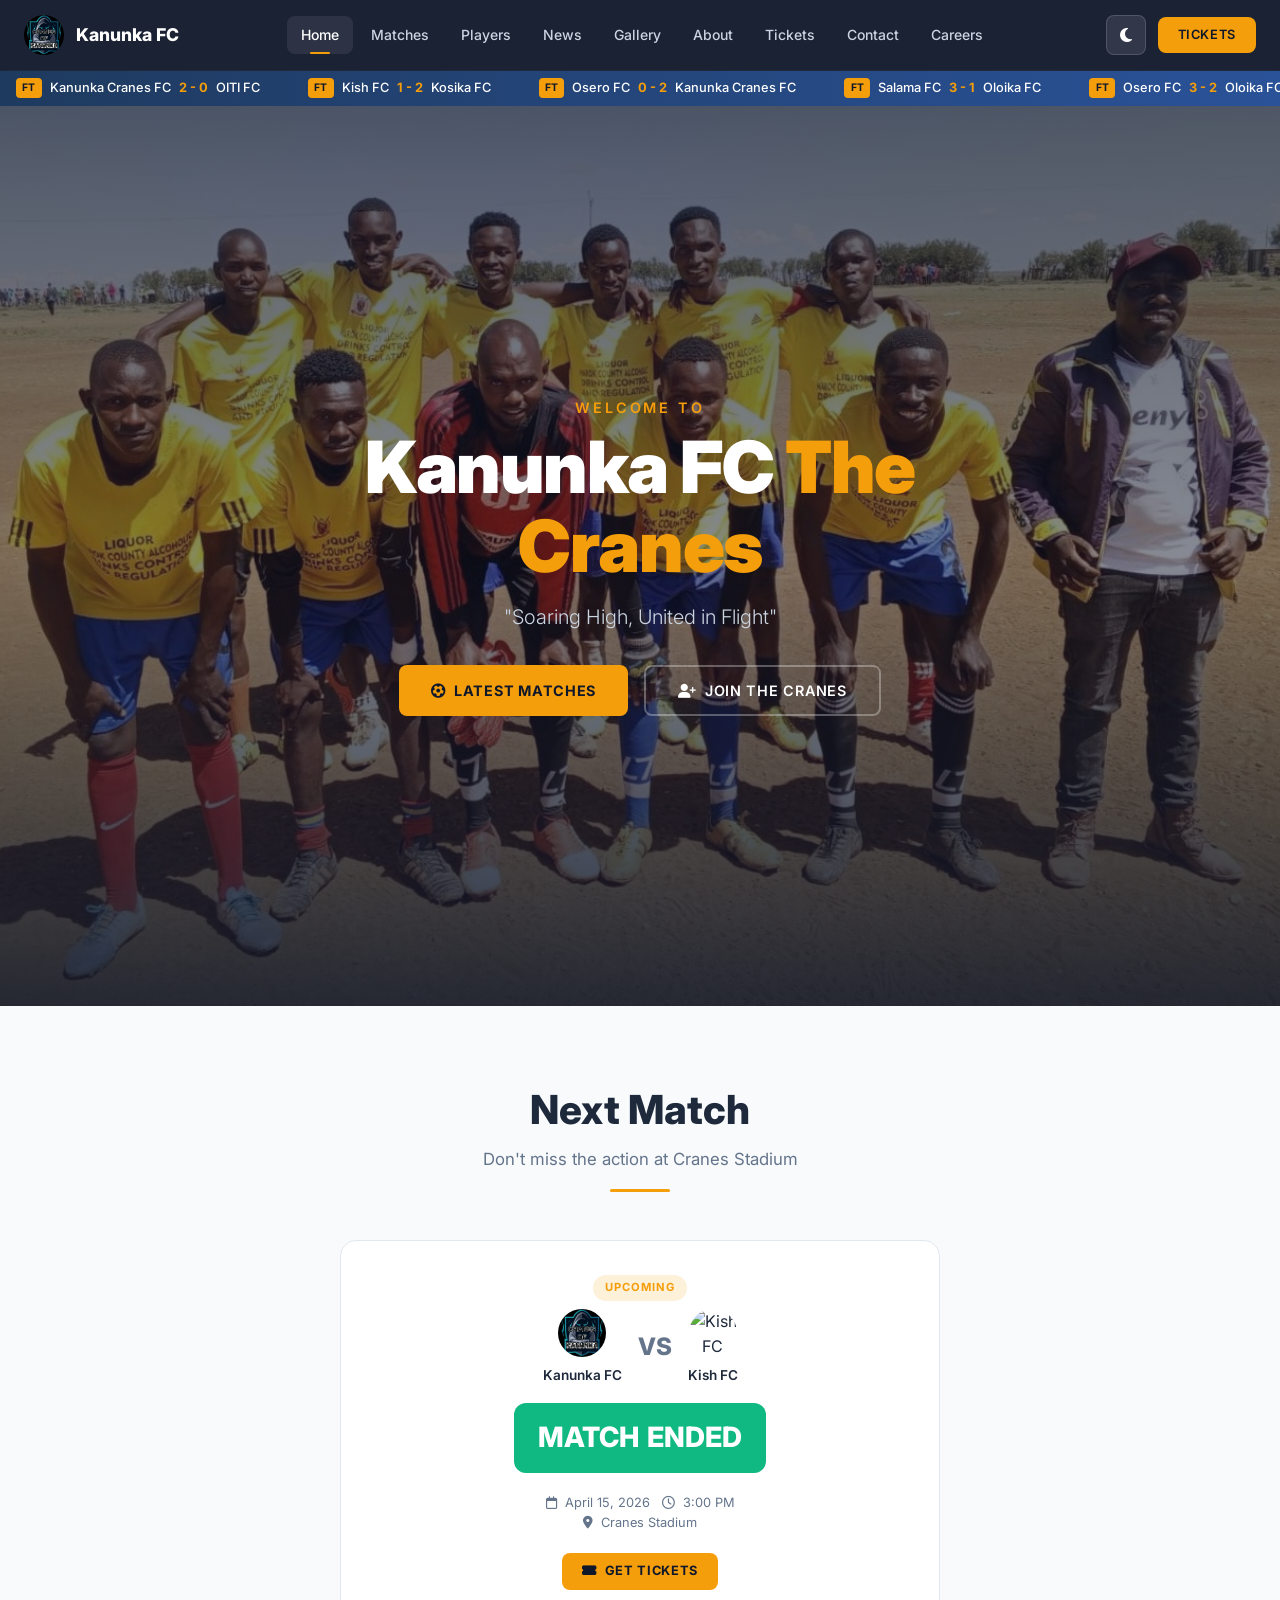
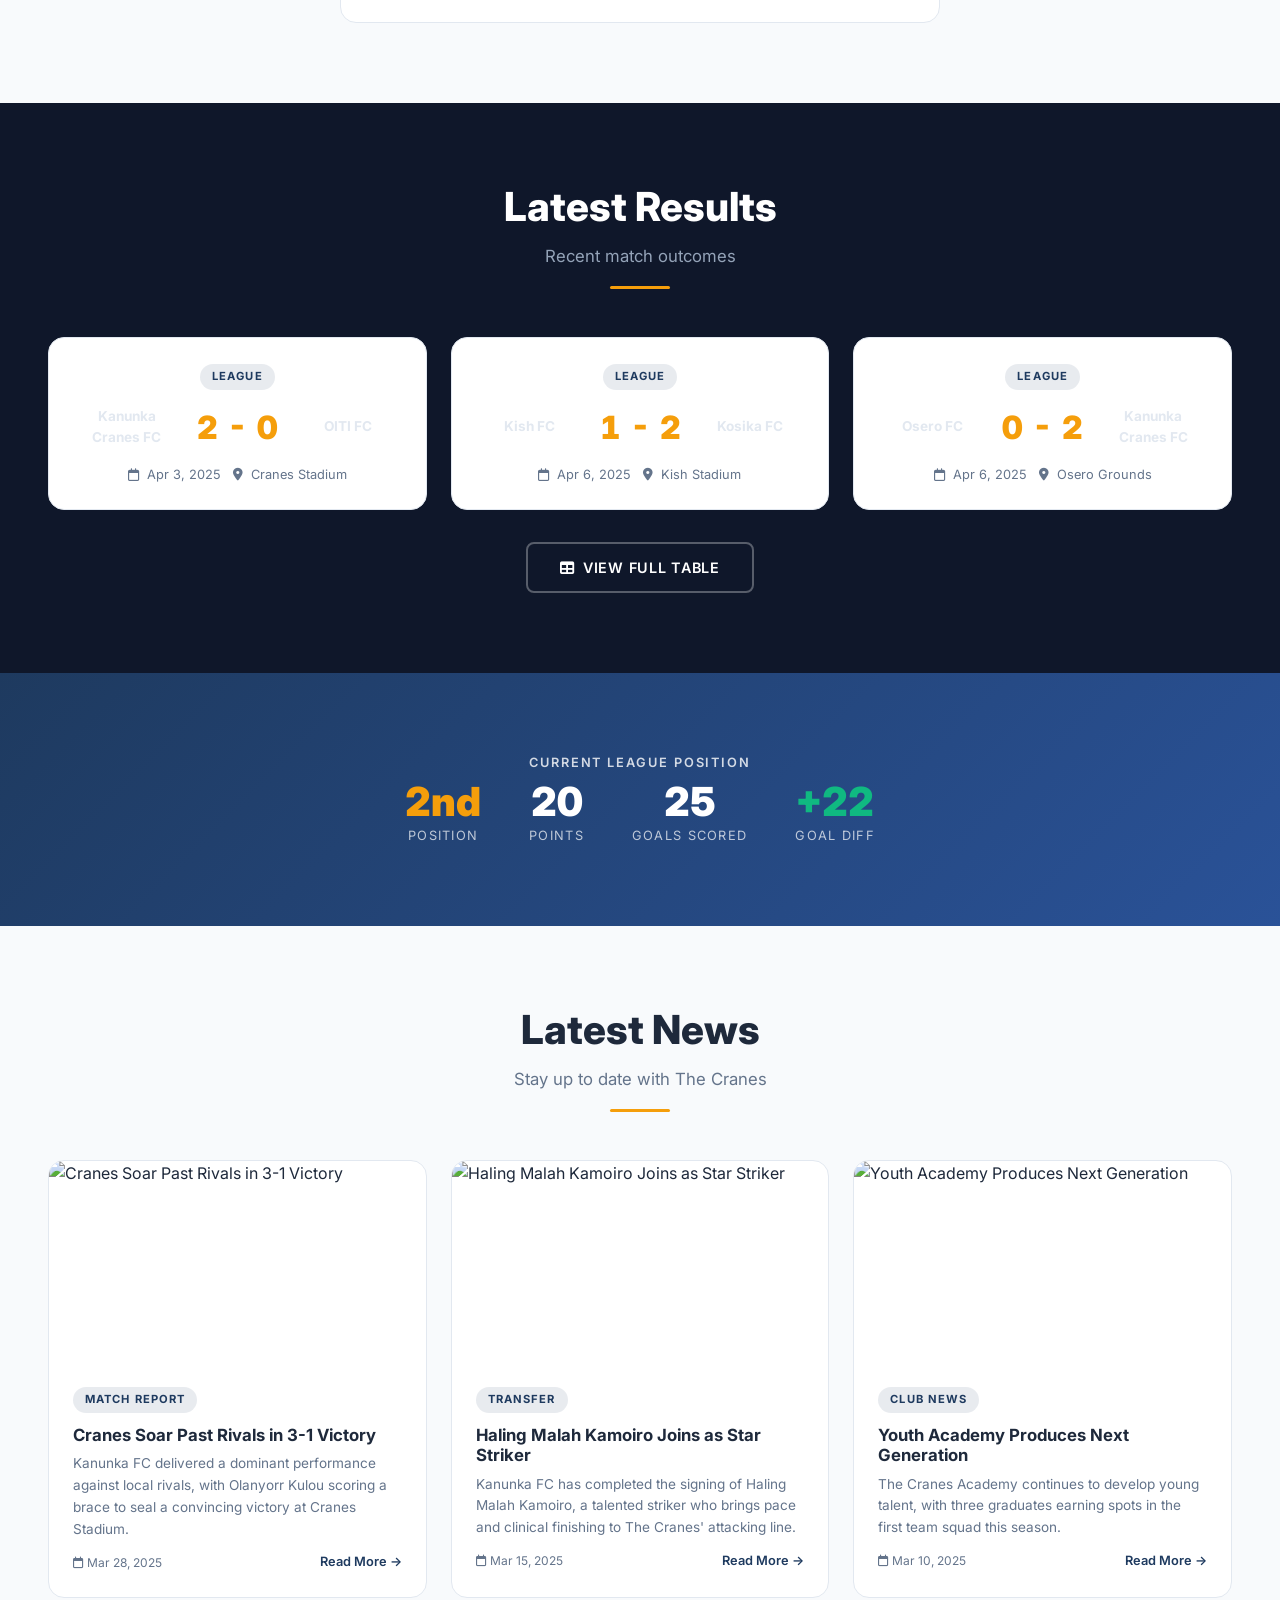
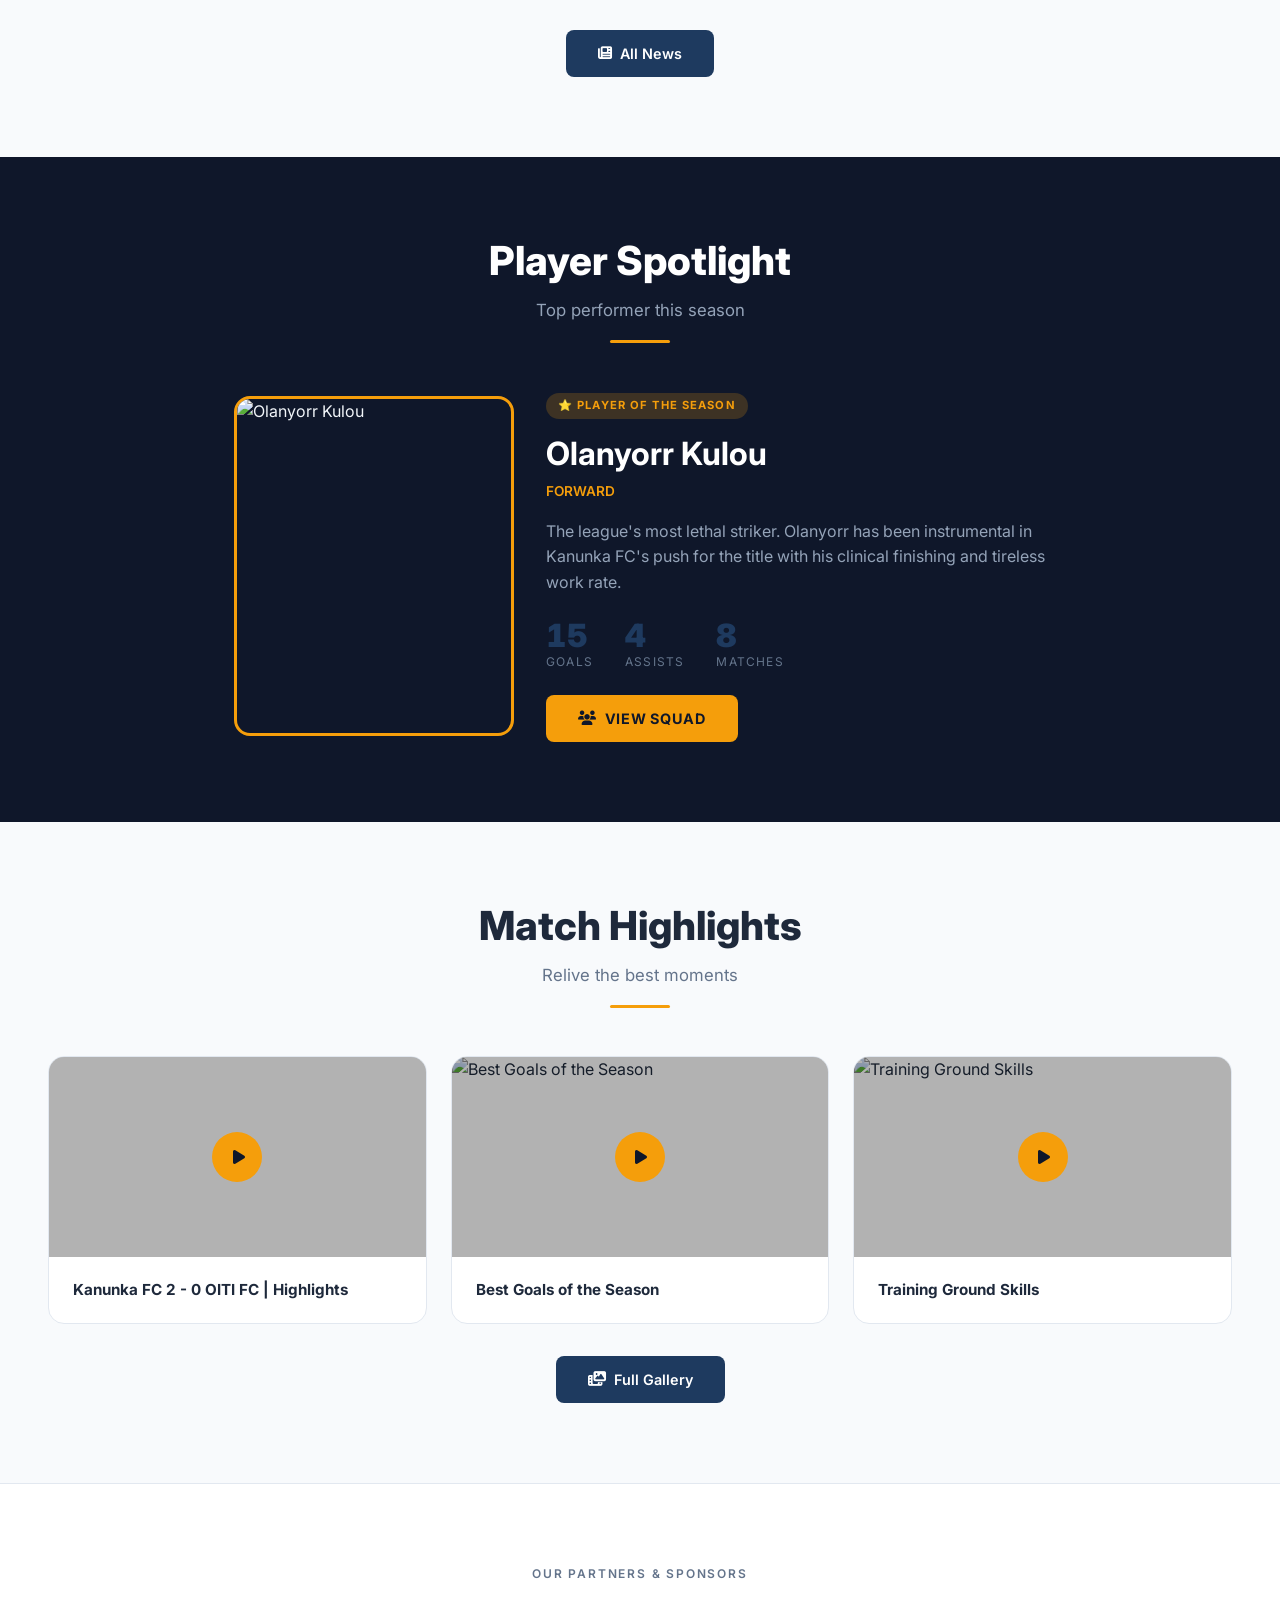
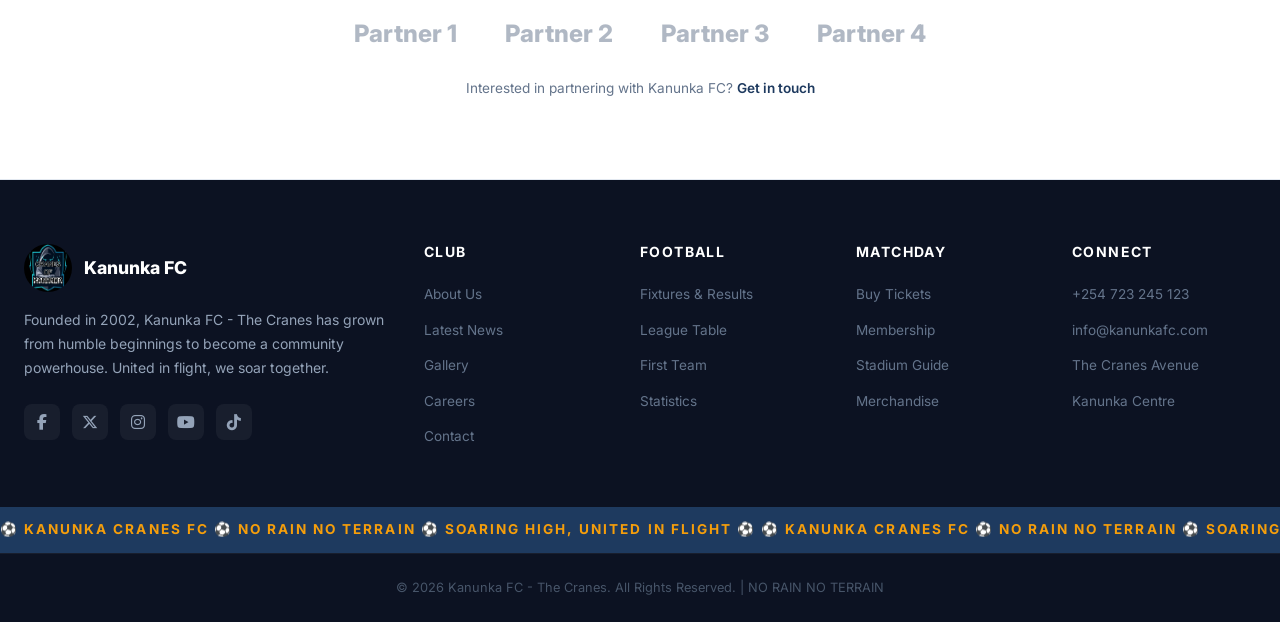
==== index.html @ fa48f659 "updated cranes websites" ====
<!DOCTYPE html>
<html lang="en" data-theme="light">
<head>
  <meta charset="UTF-8">
  <meta name="viewport" content="width=device-width, initial-scale=1.0">
  <meta name="description" content="Kanunka FC - The Cranes official website. Get the latest match updates, player profiles, news, tickets, and more from one of Kenya's most passionate football clubs.">
  <meta name="keywords" content="Kanunka FC, The Cranes, football, soccer, Kenya, matches, players, tickets">
  <meta name="author" content="Kanunka FC">
  <meta name="robots" content="index, follow">

  <!-- Open Graph -->
  <meta property="og:title" content="Kanunka FC - The Cranes | Official Website">
  <meta property="og:description" content="The digital home of Kanunka FC. Soaring High, United in Flight.">
  <meta property="og:image" content="img/craneslogo.png">
  <meta property="og:type" content="website">
  <meta property="og:locale" content="en_KE">

  <title>Kanunka FC - The Cranes | Official Website</title>

  <!-- Preload Critical Assets -->
  <link rel="preload" href="css/styles.css" as="style">
  <link rel="icon" href="img/craneslogo.png" type="image/png">

  <!-- Stylesheets -->
  <link rel="stylesheet" href="css/styles.css">
  <link rel="stylesheet" href="https://cdnjs.cloudflare.com/ajax/libs/font-awesome/6.5.1/css/all.min.css" crossorigin="anonymous" referrerpolicy="no-referrer">

  <!-- JSON-LD Structured Data -->
  <script type="application/ld+json">
  {
    "@context": "https://schema.org",
    "@type": "SportsTeam",
    "name": "Kanunka FC - The Cranes",
    "alternateName": "The Cranes",
    "url": "https://kanunkafc.com",
    "logo": "img/craneslogo.png",
    "sport": "Football",
    "foundingDate": "2002",
    "slogan": "No Rain No Terrain",
    "location": {
      "@type": "Place",
      "name": "Cranes Stadium",
      "address": {
        "@type": "PostalAddress",
        "addressLocality": "Kanunka Centre",
        "addressCountry": "KE"
      }
    },
    "coach": { "@type": "Person", "name": "Idris Ole" }
  }
  </script>
</head>
<body>
  <main>
    <!-- Hero Section -->
    <section class="hero" id="hero">
      <div class="hero-bg" id="hero-bg-1" style="background-image: url('img/bac.jpg');"></div>
      <div class="hero-bg" id="hero-bg-2" style="background-image: url('img/bac2.jpg'); opacity: 0;"></div>
      <div class="hero-overlay"></div>
      <div class="hero-content">
        <p style="font-size: 0.9rem; text-transform: uppercase; letter-spacing: 0.2em; color: var(--color-secondary); font-weight: 600; margin-bottom: 0.5rem;">Welcome to</p>
        <h1>Kanunka FC <span class="hero-accent">The Cranes</span></h1>
        <p>"Soaring High, United in Flight"</p>
        <div class="hero-ctas">
          <a href="matches.html" class="btn-primary"><i class="fas fa-futbol"></i> Latest Matches</a>
          <a href="careers.html" class="btn-outline"><i class="fas fa-user-plus"></i> Join The Cranes</a>
        </div>
      </div>
    </section>

    <!-- Next Match Countdown -->
    <section class="section" id="next-match">
      <div class="container">
        <div class="section-header reveal">
          <h2>Next Match</h2>
          <p>Don't miss the action at Cranes Stadium</p>
          <div class="accent-line"></div>
        </div>
        <div class="match-card reveal" style="max-width: 600px; margin: 0 auto; padding: 2rem;">
          <div style="text-align: center; margin-bottom: 0.5rem;">
            <span class="card-badge" style="background: rgba(245,158,11,0.15); color: var(--color-secondary);">Upcoming</span>
          </div>
          <div class="match-teams">
            <div class="match-team">
              <img src="img/craneslogo.png" alt="Kanunka FC" width="48" height="48">
              <span>Kanunka FC</span>
            </div>
            <div class="match-vs">VS</div>
            <div class="match-team">
              <img src="img/crane.png" alt="Kish FC" width="48" height="48">
              <span>Kish FC</span>
            </div>
          </div>
          <div class="countdown" id="next-match-countdown"></div>
          <div class="match-meta" style="text-align: center; margin-top: 1.25rem;">
            <p><i class="far fa-calendar"></i> April 15, 2026 &nbsp; <i class="far fa-clock"></i> 3:00 PM</p>
            <p><i class="fas fa-map-marker-alt"></i> Cranes Stadium</p>
          </div>
          <div style="text-align: center; margin-top: 1.25rem;">
            <a href="tickets.html" class="btn-primary btn-sm"><i class="fas fa-ticket-alt"></i> Get Tickets</a>
          </div>
        </div>
      </div>
    </section>

    <!-- Latest Results -->
    <section class="section" style="background: var(--color-dark); color: #f1f5f9;" id="results">
      <div class="container">
        <div class="section-header reveal">
          <h2 style="color: #ffffff;">Latest Results</h2>
          <p style="color: #94a3b8;">Recent match outcomes</p>
          <div class="accent-line"></div>
        </div>
        <div class="grid grid-3 reveal" id="latest-results"></div>
        <div style="text-align: center; margin-top: 2rem;" class="reveal">
          <a href="matches.html" class="btn-outline"><i class="fas fa-table"></i> View Full Table</a>
        </div>
      </div>
    </section>

    <!-- League Position Banner -->
    <section class="section reveal" style="background: linear-gradient(135deg, var(--color-primary) 0%, var(--color-primary-light) 100%); color: #fff; text-align: center;">
      <div class="container">
        <p style="text-transform: uppercase; letter-spacing: 0.15em; font-size: 0.8rem; font-weight: 600; opacity: 0.8; margin-bottom: 0.5rem;">Current League Position</p>
        <div style="display: flex; align-items: center; justify-content: center; gap: 3rem; flex-wrap: wrap;">
          <div><div class="stat-number" style="color: var(--color-secondary);">2nd</div><div style="font-size: 0.8rem; text-transform: uppercase; letter-spacing: 0.1em; opacity: 0.7; margin-top: 0.25rem;">Position</div></div>
          <div><div class="stat-number" style="color: #ffffff;">20</div><div style="font-size: 0.8rem; text-transform: uppercase; letter-spacing: 0.1em; opacity: 0.7; margin-top: 0.25rem;">Points</div></div>
          <div><div class="stat-number" style="color: #ffffff;">25</div><div style="font-size: 0.8rem; text-transform: uppercase; letter-spacing: 0.1em; opacity: 0.7; margin-top: 0.25rem;">Goals Scored</div></div>
          <div><div class="stat-number" style="color: var(--color-accent);">+22</div><div style="font-size: 0.8rem; text-transform: uppercase; letter-spacing: 0.1em; opacity: 0.7; margin-top: 0.25rem;">Goal Diff</div></div>
        </div>
      </div>
    </section>

    <!-- News Highlights -->
    <section class="section" id="news-highlights">
      <div class="container">
        <div class="section-header reveal">
          <h2>Latest News</h2>
          <p>Stay up to date with The Cranes</p>
          <div class="accent-line"></div>
        </div>
        <div class="grid grid-3 reveal" id="news-cards"></div>
        <div style="text-align: center; margin-top: 2rem;" class="reveal">
          <a href="news.html" class="btn-dark"><i class="fas fa-newspaper"></i> All News</a>
        </div>
      </div>
    </section>

    <!-- Player Spotlight -->
    <section class="section" style="background: var(--color-dark); color: #f1f5f9;" id="spotlight">
      <div class="container">
        <div class="section-header reveal">
          <h2 style="color: #fff;">Player Spotlight</h2>
          <p style="color: #94a3b8;">Top performer this season</p>
          <div class="accent-line"></div>
        </div>
        <div class="reveal" style="display: flex; gap: 2rem; align-items: center; flex-wrap: wrap; justify-content: center;">
          <div style="flex: 0 0 280px;">
            <img src="img/players/olanyorr.jpg" alt="Olanyorr Kulou" style="width: 280px; height: 340px; object-fit: cover; object-position: top; border-radius: 1rem; border: 3px solid var(--color-secondary);" loading="lazy">
          </div>
          <div style="max-width: 500px;">
            <span class="card-badge" style="background: rgba(245,158,11,0.2); color: var(--color-secondary); margin-bottom: 1rem; display: inline-block;">⭐ Player of the Season</span>
            <h3 style="font-size: 2rem; color: #ffffff; margin-bottom: 0.5rem;">Olanyorr Kulou</h3>
            <p style="color: var(--color-secondary); font-weight: 600; text-transform: uppercase; font-size: 0.85rem; margin-bottom: 1rem;">Forward</p>
            <p style="color: #94a3b8; margin-bottom: 1.5rem;">The league's most lethal striker. Olanyorr has been instrumental in Kanunka FC's push for the title with his clinical finishing and tireless work rate.</p>
            <div style="display: flex; gap: 2rem; flex-wrap: wrap;">
              <div><div class="stat-number" style="font-size: 2rem;">15</div><div style="font-size: 0.75rem; text-transform: uppercase; letter-spacing: 0.1em; color: #64748b;">Goals</div></div>
              <div><div class="stat-number" style="font-size: 2rem;">4</div><div style="font-size: 0.75rem; text-transform: uppercase; letter-spacing: 0.1em; color: #64748b;">Assists</div></div>
              <div><div class="stat-number" style="font-size: 2rem;">8</div><div style="font-size: 0.75rem; text-transform: uppercase; letter-spacing: 0.1em; color: #64748b;">Matches</div></div>
            </div>
            <a href="players.html" class="btn-primary" style="margin-top: 1.5rem;"><i class="fas fa-users"></i> View Squad</a>
          </div>
        </div>
      </div>
    </section>

    <!-- Video Highlights -->
    <section class="section" id="video-highlights">
      <div class="container">
        <div class="section-header reveal">
          <h2>Match Highlights</h2>
          <p>Relive the best moments</p>
          <div class="accent-line"></div>
        </div>
        <div class="grid grid-3 reveal" id="video-cards"></div>
        <div style="text-align: center; margin-top: 2rem;" class="reveal">
          <a href="gallery.html" class="btn-dark"><i class="fas fa-photo-video"></i> Full Gallery</a>
        </div>
      </div>
    </section>

    <!-- Sponsor Section -->
    <section class="section reveal" style="background: var(--color-card); border-top: 1px solid var(--color-border); border-bottom: 1px solid var(--color-border);">
      <div class="container" style="text-align: center;">
        <p style="text-transform: uppercase; letter-spacing: 0.15em; font-size: 0.75rem; font-weight: 600; color: var(--color-text-muted); margin-bottom: 2rem;">Our Partners & Sponsors</p>
        <div style="display: flex; align-items: center; justify-content: center; gap: 3rem; flex-wrap: wrap; opacity: 0.5;">
          <span style="font-size: 1.5rem; font-weight: 800; color: var(--color-text-muted);">Partner 1</span>
          <span style="font-size: 1.5rem; font-weight: 800; color: var(--color-text-muted);">Partner 2</span>
          <span style="font-size: 1.5rem; font-weight: 800; color: var(--color-text-muted);">Partner 3</span>
          <span style="font-size: 1.5rem; font-weight: 800; color: var(--color-text-muted);">Partner 4</span>
        </div>
        <p style="font-size: 0.85rem; color: var(--color-text-muted); margin-top: 1.5rem;">Interested in partnering with Kanunka FC? <a href="contact.html" style="color: var(--color-primary); font-weight: 600;">Get in touch</a></p>
      </div>
    </section>
  </main>

  <!-- Scripts -->
  <script src="https://cdnjs.cloudflare.com/ajax/libs/gsap/3.12.5/gsap.min.js"></script>
  <script src="js/app.js"></script>
  <script src="js/home.js"></script>
</body>
</html>
---- css/styles.css ----
/* ============================================================
   KANUNKA FC - THE CRANES | Global Design System
   Tailwind CSS Extensions & Custom Components
   ============================================================ */

/* ---------- Google Fonts ---------- */
@import url('https://fonts.googleapis.com/css2?family=Inter:wght@300;400;500;600;700;800;900&display=swap');

/* ---------- CSS Custom Properties (Design Tokens) ---------- */
:root {
  --color-primary: #1e3a5f;
  --color-primary-light: #2a5298;
  --color-secondary: #f59e0b;
  --color-secondary-light: #fbbf24;
  --color-accent: #10b981;
  --color-danger: #ef4444;
  --color-dark: #0f172a;
  --color-darker: #020617;
  --color-card: #ffffff;
  --color-bg: #f8fafc;
  --color-text: #1e293b;
  --color-text-muted: #64748b;
  --color-border: #e2e8f0;
  --color-gold: #ffd700;
  --font-family: 'Inter', system-ui, -apple-system, sans-serif;
  --transition-fast: 150ms ease;
  --transition-base: 300ms ease;
  --transition-slow: 500ms ease;
}

[data-theme="dark"] {
  --color-card: #1e293b;
  --color-bg: #0f172a;
  --color-text: #f1f5f9;
  --color-text-muted: #94a3b8;
  --color-border: #334155;
}

/* ---------- Global Resets & Base ---------- */
*, *::before, *::after {
  margin: 0;
  padding: 0;
  box-sizing: border-box;
}

html {
  scroll-behavior: smooth;
  -webkit-text-size-adjust: 100%;
}

body {
  font-family: var(--font-family);
  background-color: var(--color-bg);
  color: var(--color-text);
  line-height: 1.6;
  transition: background-color var(--transition-base), color var(--transition-base);
  overflow-x: hidden;
}

img {
  max-width: 100%;
  height: auto;
  display: block;
}

a {
  text-decoration: none;
  color: inherit;
  transition: color var(--transition-fast);
}

button {
  cursor: pointer;
  font-family: inherit;
}

/* ---------- Typography ---------- */
h1, h2, h3, h4, h5, h6 {
  font-weight: 700;
  line-height: 1.2;
  color: var(--color-text);
}

/* ---------- Scrollbar Styling ---------- */
::-webkit-scrollbar {
  width: 8px;
}
::-webkit-scrollbar-track {
  background: var(--color-bg);
}
::-webkit-scrollbar-thumb {
  background: var(--color-primary);
  border-radius: 4px;
}
::-webkit-scrollbar-thumb:hover {
  background: var(--color-primary-light);
}

/* ---------- Selection ---------- */
::selection {
  background-color: var(--color-secondary);
  color: var(--color-dark);
}

/* ============================================================
   NAVIGATION
   ============================================================ */
.nav-main {
  position: fixed;
  top: 0;
  left: 0;
  right: 0;
  z-index: 1000;
  background: rgba(15, 23, 42, 0.95);
  backdrop-filter: blur(12px);
  -webkit-backdrop-filter: blur(12px);
  border-bottom: 1px solid rgba(255, 255, 255, 0.05);
  transition: all var(--transition-base);
}

.nav-main.scrolled {
  background: rgba(15, 23, 42, 0.98);
  box-shadow: 0 4px 30px rgba(0, 0, 0, 0.3);
}

.nav-container {
  max-width: 1280px;
  margin: 0 auto;
  padding: 0 1.5rem;
  display: flex;
  align-items: center;
  justify-content: space-between;
  height: 70px;
}

.nav-brand {
  display: flex;
  align-items: center;
  gap: 0.75rem;
  font-weight: 800;
  font-size: 1.1rem;
  color: #ffffff;
  white-space: nowrap;
}

.nav-brand img {
  width: 40px;
  height: 40px;
  border-radius: 50%;
  object-fit: cover;
}

.nav-links {
  display: flex;
  align-items: center;
  gap: 0.25rem;
  list-style: none;
}

.nav-links a {
  color: #cbd5e1;
  font-size: 0.875rem;
  font-weight: 500;
  padding: 0.5rem 0.875rem;
  border-radius: 0.5rem;
  transition: all var(--transition-fast);
  position: relative;
}

.nav-links a:hover,
.nav-links a.active {
  color: #ffffff;
  background: rgba(255, 255, 255, 0.08);
}

.nav-links a.active::after {
  content: '';
  position: absolute;
  bottom: 0;
  left: 50%;
  transform: translateX(-50%);
  width: 20px;
  height: 2px;
  background: var(--color-secondary);
  border-radius: 1px;
}

.nav-actions {
  display: flex;
  align-items: center;
  gap: 0.75rem;
}

.theme-toggle {
  background: rgba(255, 255, 255, 0.1);
  border: 1px solid rgba(255, 255, 255, 0.15);
  color: #ffffff;
  width: 40px;
  height: 40px;
  border-radius: 0.5rem;
  display: flex;
  align-items: center;
  justify-content: center;
  font-size: 1rem;
  transition: all var(--transition-fast);
}

.theme-toggle:hover {
  background: rgba(255, 255, 255, 0.2);
  transform: scale(1.05);
}

.nav-cta {
  background: var(--color-secondary);
  color: var(--color-dark);
  font-weight: 600;
  font-size: 0.8rem;
  padding: 0.5rem 1.25rem;
  border-radius: 0.5rem;
  border: none;
  text-transform: uppercase;
  letter-spacing: 0.05em;
  transition: all var(--transition-fast);
  white-space: nowrap;
}

.nav-cta:hover {
  background: var(--color-secondary-light);
  transform: translateY(-1px);
  box-shadow: 0 4px 15px rgba(245, 158, 11, 0.3);
}

/* Mobile Menu */
.mobile-toggle {
  display: none;
  background: none;
  border: none;
  color: #ffffff;
  font-size: 1.5rem;
  padding: 0.5rem;
}

.mobile-menu {
  display: none;
  position: fixed;
  top: 70px;
  left: 0;
  right: 0;
  bottom: 0;
  background: rgba(15, 23, 42, 0.98);
  backdrop-filter: blur(12px);
  z-index: 999;
  padding: 2rem 1.5rem;
  overflow-y: auto;
}

.mobile-menu.open {
  display: block;
}

.mobile-menu a {
  display: block;
  color: #e2e8f0;
  font-size: 1.1rem;
  font-weight: 500;
  padding: 1rem 0;
  border-bottom: 1px solid rgba(255, 255, 255, 0.05);
  transition: all var(--transition-fast);
}

.mobile-menu a:hover,
.mobile-menu a.active {
  color: var(--color-secondary);
  padding-left: 0.5rem;
}

@media (max-width: 1024px) {
  .nav-links { display: none; }
  .nav-cta { display: none; }
  .mobile-toggle { display: block; }
}

/* ---------- Match Ticker Bar ---------- */
.match-ticker {
  background: linear-gradient(90deg, var(--color-primary), var(--color-primary-light));
  color: #ffffff;
  overflow: hidden;
  height: 36px;
  display: flex;
  align-items: center;
  position: fixed;
  top: 70px;
  left: 0;
  right: 0;
  z-index: 999;
}

.ticker-content {
  display: flex;
  gap: 3rem;
  animation: tickerScroll 30s linear infinite;
  white-space: nowrap;
  padding: 0 1rem;
}

.ticker-item {
  display: flex;
  align-items: center;
  gap: 0.5rem;
  font-size: 0.8rem;
  font-weight: 500;
}

.ticker-score {
  font-weight: 700;
  color: var(--color-secondary);
}

.ticker-badge {
  background: var(--color-secondary);
  color: var(--color-dark);
  font-size: 0.65rem;
  font-weight: 700;
  padding: 0.1rem 0.4rem;
  border-radius: 0.25rem;
  text-transform: uppercase;
}

@keyframes tickerScroll {
  0% { transform: translateX(0); }
  100% { transform: translateX(-50%); }
}

/* ============================================================
   HERO SECTIONS
   ============================================================ */
.hero {
  position: relative;
  min-height: 100vh;
  display: flex;
  align-items: center;
  justify-content: center;
  overflow: hidden;
  margin-top: 106px;
}

.hero-bg {
  position: absolute;
  inset: 0;
  background-size: cover;
  background-position: center;
  background-repeat: no-repeat;
  transition: opacity 1s ease;
}

.hero-overlay {
  position: absolute;
  inset: 0;
  background: linear-gradient(
    to bottom,
    rgba(15, 23, 42, 0.7) 0%,
    rgba(15, 23, 42, 0.5) 50%,
    rgba(15, 23, 42, 0.9) 100%
  );
}

.hero-content {
  position: relative;
  z-index: 10;
  text-align: center;
  padding: 2rem 1.5rem;
  max-width: 800px;
}

.hero-content h1 {
  font-size: clamp(2.5rem, 6vw, 4.5rem);
  font-weight: 900;
  color: #ffffff;
  margin-bottom: 1rem;
  letter-spacing: -0.02em;
  line-height: 1.1;
}

.hero-content .hero-accent {
  color: var(--color-secondary);
}

.hero-content p {
  font-size: clamp(1rem, 2.5vw, 1.25rem);
  color: #cbd5e1;
  margin-bottom: 2rem;
  font-weight: 300;
}

.hero-ctas {
  display: flex;
  gap: 1rem;
  justify-content: center;
  flex-wrap: wrap;
}

/* Page-specific small hero */
.page-hero {
  position: relative;
  padding: 8rem 1.5rem 4rem;
  text-align: center;
  background: linear-gradient(135deg, var(--color-dark) 0%, var(--color-primary) 100%);
  margin-top: 106px;
  overflow: hidden;
}

.page-hero::before {
  content: '';
  position: absolute;
  inset: 0;
  background: url("data:image/svg+xml,%3Csvg width='60' height='60' viewBox='0 0 60 60' xmlns='http://www.w3.org/2000/svg'%3E%3Cg fill='none' fill-rule='evenodd'%3E%3Cg fill='%23ffffff' fill-opacity='0.03'%3E%3Cpath d='M36 34v-4h-2v4h-4v2h4v4h2v-4h4v-2h-4zm0-30V0h-2v4h-4v2h4v4h2V6h4V4h-4zM6 34v-4H4v4H0v2h4v4h2v-4h4v-2H6zM6 4V0H4v4H0v2h4v4h2V6h4V4H6z'/%3E%3C/g%3E%3C/g%3E%3C/svg%3E");
}

.page-hero h1 {
  font-size: clamp(2rem, 5vw, 3.5rem);
  font-weight: 900;
  color: #ffffff;
  margin-bottom: 0.75rem;
  position: relative;
}

.page-hero p {
  font-size: 1.125rem;
  color: #94a3b8;
  position: relative;
}

/* ============================================================
   BUTTONS
   ============================================================ */
.btn-primary {
  display: inline-flex;
  align-items: center;
  gap: 0.5rem;
  background: var(--color-secondary);
  color: var(--color-dark);
  font-weight: 700;
  font-size: 0.9rem;
  padding: 0.75rem 2rem;
  border-radius: 0.5rem;
  border: none;
  text-transform: uppercase;
  letter-spacing: 0.05em;
  transition: all var(--transition-fast);
}

.btn-primary:hover {
  background: var(--color-secondary-light);
  transform: translateY(-2px);
  box-shadow: 0 8px 25px rgba(245, 158, 11, 0.3);
}

.btn-outline {
  display: inline-flex;
  align-items: center;
  gap: 0.5rem;
  background: transparent;
  color: #ffffff;
  font-weight: 600;
  font-size: 0.9rem;
  padding: 0.75rem 2rem;
  border-radius: 0.5rem;
  border: 2px solid rgba(255, 255, 255, 0.3);
  text-transform: uppercase;
  letter-spacing: 0.05em;
  transition: all var(--transition-fast);
}

.btn-outline:hover {
  background: rgba(255, 255, 255, 0.1);
  border-color: rgba(255, 255, 255, 0.6);
  transform: translateY(-2px);
}

.btn-sm {
  font-size: 0.8rem;
  padding: 0.5rem 1.25rem;
}

.btn-dark {
  display: inline-flex;
  align-items: center;
  gap: 0.5rem;
  background: var(--color-primary);
  color: #ffffff;
  font-weight: 600;
  font-size: 0.9rem;
  padding: 0.75rem 2rem;
  border-radius: 0.5rem;
  border: none;
  transition: all var(--transition-fast);
}

.btn-dark:hover {
  background: var(--color-primary-light);
  transform: translateY(-2px);
  box-shadow: 0 8px 25px rgba(30, 58, 95, 0.3);
}

/* ============================================================
   CARDS
   ============================================================ */
.card {
  background: var(--color-card);
  border-radius: 1rem;
  overflow: hidden;
  border: 1px solid var(--color-border);
  transition: all var(--transition-base);
}

.card:hover {
  transform: translateY(-4px);
  box-shadow: 0 20px 40px rgba(0, 0, 0, 0.1);
}

[data-theme="dark"] .card:hover {
  box-shadow: 0 20px 40px rgba(0, 0, 0, 0.3);
}

.card-img {
  width: 100%;
  height: 200px;
  object-fit: cover;
}

.card-body {
  padding: 1.5rem;
}

.card-badge {
  display: inline-block;
  font-size: 0.7rem;
  font-weight: 700;
  text-transform: uppercase;
  letter-spacing: 0.1em;
  padding: 0.25rem 0.75rem;
  border-radius: 9999px;
  background: rgba(30, 58, 95, 0.1);
  color: var(--color-primary);
}

[data-theme="dark"] .card-badge {
  background: rgba(245, 158, 11, 0.15);
  color: var(--color-secondary);
}

/* ============================================================
   SECTION STYLES
   ============================================================ */
.section {
  padding: 5rem 1.5rem;
}

.section-dark {
  background: var(--color-dark);
  color: #f1f5f9;
}

.container {
  max-width: 1280px;
  margin: 0 auto;
  padding: 0 1.5rem;
}

.section-header {
  text-align: center;
  margin-bottom: 3rem;
}

.section-header h2 {
  font-size: clamp(1.75rem, 4vw, 2.5rem);
  font-weight: 800;
  margin-bottom: 0.75rem;
}

.section-header p {
  color: var(--color-text-muted);
  font-size: 1.05rem;
  max-width: 600px;
  margin: 0 auto;
}

.section-header .accent-line {
  width: 60px;
  height: 3px;
  background: var(--color-secondary);
  margin: 1rem auto 0;
  border-radius: 2px;
}

/* ============================================================
   GRID SYSTEM
   ============================================================ */
.grid {
  display: grid;
  gap: 1.5rem;
}

.grid-2 { grid-template-columns: repeat(1, 1fr); }
.grid-3 { grid-template-columns: repeat(1, 1fr); }
.grid-4 { grid-template-columns: repeat(1, 1fr); }

@media (min-width: 640px) {
  .grid-2 { grid-template-columns: repeat(2, 1fr); }
  .grid-3 { grid-template-columns: repeat(2, 1fr); }
  .grid-4 { grid-template-columns: repeat(2, 1fr); }
}

@media (min-width: 1024px) {
  .grid-3 { grid-template-columns: repeat(3, 1fr); }
  .grid-4 { grid-template-columns: repeat(3, 1fr); }
}

@media (min-width: 1280px) {
  .grid-4 { grid-template-columns: repeat(4, 1fr); }
}

/* ============================================================
   FILTER PILLS
   ============================================================ */
.filter-group {
  display: flex;
  flex-wrap: wrap;
  gap: 0.5rem;
  justify-content: center;
  margin-bottom: 2rem;
}

.filter-pill {
  background: transparent;
  border: 1.5px solid var(--color-border);
  color: var(--color-text-muted);
  font-size: 0.825rem;
  font-weight: 500;
  padding: 0.5rem 1.25rem;
  border-radius: 9999px;
  cursor: pointer;
  transition: all var(--transition-fast);
}

.filter-pill:hover {
  border-color: var(--color-primary);
  color: var(--color-primary);
}

.filter-pill.active {
  background: var(--color-primary);
  border-color: var(--color-primary);
  color: #ffffff;
}

[data-theme="dark"] .filter-pill.active {
  background: var(--color-secondary);
  border-color: var(--color-secondary);
  color: var(--color-dark);
}

/* ============================================================
   DATA TABLES
   ============================================================ */
.data-table {
  width: 100%;
  border-collapse: collapse;
  font-size: 0.875rem;
}

.data-table thead {
  background: var(--color-primary);
  color: #ffffff;
}

.data-table th {
  padding: 0.875rem 1rem;
  text-align: left;
  font-weight: 600;
  font-size: 0.75rem;
  text-transform: uppercase;
  letter-spacing: 0.05em;
}

.data-table td {
  padding: 0.875rem 1rem;
  border-bottom: 1px solid var(--color-border);
  font-variant-numeric: tabular-nums;
}

.data-table tbody tr {
  transition: background-color var(--transition-fast);
}

.data-table tbody tr:hover {
  background: rgba(30, 58, 95, 0.05);
}

[data-theme="dark"] .data-table tbody tr:hover {
  background: rgba(255, 255, 255, 0.05);
}

.data-table .highlight-row {
  background: rgba(245, 158, 11, 0.08);
  font-weight: 600;
}

[data-theme="dark"] .data-table .highlight-row {
  background: rgba(245, 158, 11, 0.12);
}

/* ============================================================
   FORMS
   ============================================================ */
.form-group {
  margin-bottom: 1.25rem;
}

.form-label {
  display: block;
  font-size: 0.875rem;
  font-weight: 600;
  margin-bottom: 0.375rem;
  color: var(--color-text);
}

.form-input,
.form-select,
.form-textarea {
  width: 100%;
  padding: 0.75rem 1rem;
  border: 1.5px solid var(--color-border);
  border-radius: 0.5rem;
  background: var(--color-card);
  color: var(--color-text);
  font-size: 0.9rem;
  font-family: inherit;
  transition: all var(--transition-fast);
}

.form-input:focus,
.form-select:focus,
.form-textarea:focus {
  outline: none;
  border-color: var(--color-primary);
  box-shadow: 0 0 0 3px rgba(30, 58, 95, 0.15);
}

.form-textarea {
  resize: vertical;
  min-height: 120px;
}

/* ============================================================
   MATCH COMPONENTS
   ============================================================ */
.match-card {
  background: var(--color-card);
  border: 1px solid var(--color-border);
  border-radius: 1rem;
  padding: 1.5rem;
  text-align: center;
  transition: all var(--transition-base);
}

.match-card:hover {
  transform: translateY(-4px);
  box-shadow: 0 15px 35px rgba(0, 0, 0, 0.1);
}

.match-teams {
  display: flex;
  align-items: center;
  justify-content: center;
  gap: 1rem;
  margin-bottom: 1rem;
}

.match-team {
  display: flex;
  flex-direction: column;
  align-items: center;
  gap: 0.5rem;
}

.match-team img {
  width: 48px;
  height: 48px;
  border-radius: 50%;
  object-fit: cover;
}

.match-team span {
  font-weight: 600;
  font-size: 0.85rem;
}

.match-vs {
  font-weight: 800;
  font-size: 1.5rem;
  color: var(--color-text-muted);
}

.match-score {
  font-size: 2rem;
  font-weight: 900;
  color: var(--color-primary);
  font-variant-numeric: tabular-nums;
}

.match-meta {
  font-size: 0.8rem;
  color: var(--color-text-muted);
  margin-top: 0.75rem;
}

.match-meta i {
  margin-right: 0.25rem;
}

/* ============================================================
   STAT BARS & VISUALIZATION
   ============================================================ */
.stat-bar {
  margin-bottom: 1rem;
}

.stat-bar-header {
  display: flex;
  justify-content: space-between;
  margin-bottom: 0.375rem;
  font-size: 0.85rem;
}

.stat-bar-track {
  height: 6px;
  background: var(--color-border);
  border-radius: 3px;
  overflow: hidden;
}

.stat-bar-fill {
  height: 100%;
  border-radius: 3px;
  background: linear-gradient(90deg, var(--color-primary), var(--color-primary-light));
  transition: width 1s ease;
}

.stat-number {
  font-size: 2.5rem;
  font-weight: 900;
  color: var(--color-primary);
  font-variant-numeric: tabular-nums;
  line-height: 1;
}

[data-theme="dark"] .stat-number {
  color: var(--color-secondary);
}

/* ============================================================
   COUNTDOWN
   ============================================================ */
.countdown {
  display: flex;
  justify-content: center;
  gap: 1rem;
}

.countdown-item {
  text-align: center;
}

.countdown-value {
  display: flex;
  align-items: center;
  justify-content: center;
  width: 70px;
  height: 70px;
  background: var(--color-primary);
  color: #ffffff;
  font-size: 1.75rem;
  font-weight: 800;
  border-radius: 0.75rem;
  font-variant-numeric: tabular-nums;
}

.countdown-label {
  font-size: 0.7rem;
  text-transform: uppercase;
  letter-spacing: 0.1em;
  color: var(--color-text-muted);
  margin-top: 0.375rem;
  font-weight: 600;
}

/* ============================================================
   PLAYER CARD
   ============================================================ */
.player-card {
  background: var(--color-card);
  border: 1px solid var(--color-border);
  border-radius: 1rem;
  overflow: hidden;
  transition: all var(--transition-base);
  position: relative;
}

.player-card:hover {
  transform: translateY(-6px);
  box-shadow: 0 20px 40px rgba(0, 0, 0, 0.12);
}

.player-card-img {
  width: 100%;
  height: 280px;
  object-fit: cover;
  object-position: top;
}

.player-card-info {
  padding: 1.25rem;
}

.player-card-number {
  position: absolute;
  top: 1rem;
  right: 1rem;
  width: 40px;
  height: 40px;
  background: var(--color-primary);
  color: #ffffff;
  font-weight: 800;
  font-size: 1rem;
  border-radius: 50%;
  display: flex;
  align-items: center;
  justify-content: center;
}

.player-card-name {
  font-size: 1.1rem;
  font-weight: 700;
  margin-bottom: 0.25rem;
}

.player-card-position {
  font-size: 0.8rem;
  color: var(--color-secondary);
  font-weight: 600;
  text-transform: uppercase;
  letter-spacing: 0.05em;
}

.player-card-stats {
  display: flex;
  gap: 1rem;
  margin-top: 0.75rem;
  padding-top: 0.75rem;
  border-top: 1px solid var(--color-border);
}

.player-stat {
  text-align: center;
  flex: 1;
}

.player-stat-value {
  font-size: 1.1rem;
  font-weight: 800;
  color: var(--color-primary);
}

[data-theme="dark"] .player-stat-value {
  color: var(--color-secondary);
}

.player-stat-label {
  font-size: 0.65rem;
  text-transform: uppercase;
  letter-spacing: 0.05em;
  color: var(--color-text-muted);
}

/* ============================================================
   FOOTER
   ============================================================ */
.site-footer {
  background: #0c1222;
  color: #94a3b8;
  padding: 4rem 0 0;
}

.footer-grid {
  display: grid;
  grid-template-columns: 2fr 1fr 1fr 1fr 1fr;
  gap: 2rem;
  max-width: 1280px;
  margin: 0 auto;
  padding: 0 1.5rem 3rem;
}

@media (max-width: 1024px) {
  .footer-grid {
    grid-template-columns: 1fr 1fr;
  }
}

@media (max-width: 640px) {
  .footer-grid {
    grid-template-columns: 1fr;
  }
}

.footer-brand {
  display: flex;
  align-items: center;
  gap: 0.75rem;
  margin-bottom: 1rem;
}

.footer-brand img {
  width: 48px;
  height: 48px;
  border-radius: 50%;
}

.footer-brand span {
  font-weight: 800;
  color: #ffffff;
  font-size: 1.1rem;
}

.footer-about p {
  font-size: 0.875rem;
  line-height: 1.7;
  margin-bottom: 1.5rem;
}

.footer-social {
  display: flex;
  gap: 0.75rem;
}

.footer-social a {
  width: 36px;
  height: 36px;
  border-radius: 0.5rem;
  background: rgba(255, 255, 255, 0.05);
  display: flex;
  align-items: center;
  justify-content: center;
  color: #94a3b8;
  transition: all var(--transition-fast);
}

.footer-social a:hover {
  background: var(--color-secondary);
  color: var(--color-dark);
  transform: translateY(-2px);
}

.footer-col h4 {
  color: #ffffff;
  font-size: 0.875rem;
  font-weight: 700;
  text-transform: uppercase;
  letter-spacing: 0.1em;
  margin-bottom: 1.25rem;
}

.footer-col ul {
  list-style: none;
}

.footer-col li {
  margin-bottom: 0.625rem;
}

.footer-col a {
  font-size: 0.85rem;
  color: #64748b;
  transition: all var(--transition-fast);
}

.footer-col a:hover {
  color: var(--color-secondary);
  padding-left: 0.25rem;
}

.footer-bottom {
  border-top: 1px solid rgba(255, 255, 255, 0.05);
  padding: 1.5rem;
  text-align: center;
}

.footer-bottom p {
  font-size: 0.8rem;
  color: #475569;
}

/* Footer Marquee */
.footer-marquee {
  background: var(--color-primary);
  overflow: hidden;
  padding: 0.75rem 0;
}

.marquee-track {
  display: flex;
  gap: 3rem;
  animation: tickerScroll 20s linear infinite;
  white-space: nowrap;
}

.marquee-text {
  font-size: 0.85rem;
  font-weight: 700;
  color: var(--color-secondary);
  text-transform: uppercase;
  letter-spacing: 0.15em;
}

/* ============================================================
   LIGHTBOX
   ============================================================ */
.lightbox {
  position: fixed;
  inset: 0;
  background: rgba(0, 0, 0, 0.9);
  z-index: 2000;
  display: none;
  align-items: center;
  justify-content: center;
  cursor: zoom-out;
}

.lightbox.open {
  display: flex;
}

.lightbox img {
  max-width: 90%;
  max-height: 90vh;
  border-radius: 0.5rem;
  object-fit: contain;
}

.lightbox-close {
  position: absolute;
  top: 1.5rem;
  right: 1.5rem;
  color: #ffffff;
  font-size: 2rem;
  background: rgba(255, 255, 255, 0.1);
  width: 48px;
  height: 48px;
  border-radius: 50%;
  border: none;
  cursor: pointer;
  display: flex;
  align-items: center;
  justify-content: center;
  transition: all var(--transition-fast);
}

.lightbox-close:hover {
  background: rgba(255, 255, 255, 0.2);
  transform: rotate(90deg);
}

/* ============================================================
   FORM ALERTS
   ============================================================ */
.alert {
  padding: 1rem 1.5rem;
  border-radius: 0.5rem;
  font-size: 0.9rem;
  font-weight: 500;
  margin-top: 1rem;
  display: none;
}

.alert-success {
  background: rgba(16, 185, 129, 0.1);
  border: 1px solid rgba(16, 185, 129, 0.3);
  color: var(--color-accent);
}

/* ============================================================
   TIMELINE
   ============================================================ */
.timeline {
  position: relative;
  padding-left: 2rem;
}

.timeline::before {
  content: '';
  position: absolute;
  left: 0;
  top: 0;
  bottom: 0;
  width: 2px;
  background: var(--color-border);
}

.timeline-item {
  position: relative;
  margin-bottom: 2rem;
  padding-left: 1.5rem;
}

.timeline-item::before {
  content: '';
  position: absolute;
  left: -2rem;
  top: 0.5rem;
  width: 12px;
  height: 12px;
  background: var(--color-secondary);
  border-radius: 50%;
  transform: translateX(-5px);
}

.timeline-year {
  font-size: 0.8rem;
  font-weight: 700;
  color: var(--color-secondary);
  text-transform: uppercase;
  letter-spacing: 0.1em;
}

.timeline-title {
  font-size: 1.1rem;
  font-weight: 700;
  margin: 0.25rem 0;
}

.timeline-desc {
  font-size: 0.9rem;
  color: var(--color-text-muted);
}

/* ============================================================
   SCROLL ANIMATIONS
   ============================================================ */
.reveal {
  opacity: 0;
  transform: translateY(30px);
  transition: opacity 0.6s ease, transform 0.6s ease;
}

.reveal.visible {
  opacity: 1;
  transform: translateY(0);
}

.reveal-left {
  opacity: 0;
  transform: translateX(-30px);
  transition: opacity 0.6s ease, transform 0.6s ease;
}

.reveal-left.visible {
  opacity: 1;
  transform: translateX(0);
}

.reveal-right {
  opacity: 0;
  transform: translateX(30px);
  transition: opacity 0.6s ease, transform 0.6s ease;
}

.reveal-right.visible {
  opacity: 1;
  transform: translateX(0);
}

/* ============================================================
   UTILITIES
   ============================================================ */
.text-center { text-align: center; }
.text-left { text-align: left; }
.text-muted { color: var(--color-text-muted); }
.text-white { color: #ffffff; }
.text-primary { color: var(--color-primary); }
.text-secondary { color: var(--color-secondary); }
.text-accent { color: var(--color-accent); }
.text-sm { font-size: 0.875rem; }
.text-xs { font-size: 0.75rem; }
.text-lg { font-size: 1.125rem; }
.text-xl { font-size: 1.25rem; }
.text-2xl { font-size: 1.5rem; }
.text-3xl { font-size: 2rem; }
.font-bold { font-weight: 700; }
.font-extrabold { font-weight: 800; }
.uppercase { text-transform: uppercase; }
.tracking-wide { letter-spacing: 0.05em; }
.mt-1 { margin-top: 0.25rem; }
.mt-2 { margin-top: 0.5rem; }
.mt-3 { margin-top: 0.75rem; }
.mt-4 { margin-top: 1rem; }
.mt-6 { margin-top: 1.5rem; }
.mt-8 { margin-top: 2rem; }
.mb-1 { margin-bottom: 0.25rem; }
.mb-2 { margin-bottom: 0.5rem; }
.mb-3 { margin-bottom: 0.75rem; }
.mb-4 { margin-bottom: 1rem; }
.mb-6 { margin-bottom: 1.5rem; }
.mb-8 { margin-bottom: 2rem; }
.py-8 { padding-top: 2rem; padding-bottom: 2rem; }
.py-12 { padding-top: 3rem; padding-bottom: 3rem; }
.py-16 { padding-top: 4rem; padding-bottom: 4rem; }
.py-20 { padding-top: 5rem; padding-bottom: 5rem; }
.px-4 { padding-left: 1rem; padding-right: 1rem; }
.px-6 { padding-left: 1.5rem; padding-right: 1.5rem; }
.gap-4 { gap: 1rem; }
.gap-6 { gap: 1.5rem; }
.gap-8 { gap: 2rem; }
.flex { display: flex; }
.flex-col { flex-direction: column; }
.flex-wrap { flex-wrap: wrap; }
.items-center { align-items: center; }
.justify-center { justify-content: center; }
.justify-between { justify-content: space-between; }
.hidden { display: none; }
.w-full { width: 100%; }
.rounded { border-radius: 0.5rem; }
.rounded-lg { border-radius: 1rem; }
.overflow-hidden { overflow: hidden; }
.relative { position: relative; }
.shadow-sm { box-shadow: 0 1px 3px rgba(0,0,0,0.1); }
.shadow-md { box-shadow: 0 4px 15px rgba(0,0,0,0.1); }
.shadow-lg { box-shadow: 0 10px 30px rgba(0,0,0,0.1); }
.border { border: 1px solid var(--color-border); }
.border-t { border-top: 1px solid var(--color-border); }

/* ============================================================
   RESPONSIVE ADJUSTMENTS
   ============================================================ */
@media (max-width: 768px) {
  .hero { min-height: 80vh; }
  .section { padding: 3rem 1rem; }
  .countdown-value { width: 55px; height: 55px; font-size: 1.25rem; }
  .footer-grid { gap: 1.5rem; }
}

@media (max-width: 480px) {
  .hero-ctas { flex-direction: column; align-items: center; }
  .countdown { gap: 0.5rem; }
  .countdown-value { width: 48px; height: 48px; font-size: 1.1rem; }
}

/* ============================================================
   REDUCED MOTION PREFERENCES
   ============================================================ */
@media (prefers-reduced-motion: reduce) {
  *, *::before, *::after {
    animation-duration: 0.01ms !important;
    animation-iteration-count: 1 !important;
    transition-duration: 0.01ms !important;
  }
  .reveal, .reveal-left, .reveal-right {
    opacity: 1;
    transform: none;
  }
  html { scroll-behavior: auto; }
}
---- css/styles.css ----
/* ============================================================
   KANUNKA FC - THE CRANES | Global Design System
   Tailwind CSS Extensions & Custom Components
   ============================================================ */

/* ---------- Google Fonts ---------- */
@import url('https://fonts.googleapis.com/css2?family=Inter:wght@300;400;500;600;700;800;900&display=swap');

/* ---------- CSS Custom Properties (Design Tokens) ---------- */
:root {
  --color-primary: #1e3a5f;
  --color-primary-light: #2a5298;
  --color-secondary: #f59e0b;
  --color-secondary-light: #fbbf24;
  --color-accent: #10b981;
  --color-danger: #ef4444;
  --color-dark: #0f172a;
  --color-darker: #020617;
  --color-card: #ffffff;
  --color-bg: #f8fafc;
  --color-text: #1e293b;
  --color-text-muted: #64748b;
  --color-border: #e2e8f0;
  --color-gold: #ffd700;
  --font-family: 'Inter', system-ui, -apple-system, sans-serif;
  --transition-fast: 150ms ease;
  --transition-base: 300ms ease;
  --transition-slow: 500ms ease;
}

[data-theme="dark"] {
  --color-card: #1e293b;
  --color-bg: #0f172a;
  --color-text: #f1f5f9;
  --color-text-muted: #94a3b8;
  --color-border: #334155;
}

/* ---------- Global Resets & Base ---------- */
*, *::before, *::after {
  margin: 0;
  padding: 0;
  box-sizing: border-box;
}

html {
  scroll-behavior: smooth;
  -webkit-text-size-adjust: 100%;
}

body {
  font-family: var(--font-family);
  background-color: var(--color-bg);
  color: var(--color-text);
  line-height: 1.6;
  transition: background-color var(--transition-base), color var(--transition-base);
  overflow-x: hidden;
}

img {
  max-width: 100%;
  height: auto;
  display: block;
}

a {
  text-decoration: none;
  color: inherit;
  transition: color var(--transition-fast);
}

button {
  cursor: pointer;
  font-family: inherit;
}

/* ---------- Typography ---------- */
h1, h2, h3, h4, h5, h6 {
  font-weight: 700;
  line-height: 1.2;
  color: var(--color-text);
}

/* ---------- Scrollbar Styling ---------- */
::-webkit-scrollbar {
  width: 8px;
}
::-webkit-scrollbar-track {
  background: var(--color-bg);
}
::-webkit-scrollbar-thumb {
  background: var(--color-primary);
  border-radius: 4px;
}
::-webkit-scrollbar-thumb:hover {
  background: var(--color-primary-light);
}

/* ---------- Selection ---------- */
::selection {
  background-color: var(--color-secondary);
  color: var(--color-dark);
}

/* ============================================================
   NAVIGATION
   ============================================================ */
.nav-main {
  position: fixed;
  top: 0;
  left: 0;
  right: 0;
  z-index: 1000;
  background: rgba(15, 23, 42, 0.95);
  backdrop-filter: blur(12px);
  -webkit-backdrop-filter: blur(12px);
  border-bottom: 1px solid rgba(255, 255, 255, 0.05);
  transition: all var(--transition-base);
}

.nav-main.scrolled {
  background: rgba(15, 23, 42, 0.98);
  box-shadow: 0 4px 30px rgba(0, 0, 0, 0.3);
}

.nav-container {
  max-width: 1280px;
  margin: 0 auto;
  padding: 0 1.5rem;
  display: flex;
  align-items: center;
  justify-content: space-between;
  height: 70px;
}

.nav-brand {
  display: flex;
  align-items: center;
  gap: 0.75rem;
  font-weight: 800;
  font-size: 1.1rem;
  color: #ffffff;
  white-space: nowrap;
}

.nav-brand img {
  width: 40px;
  height: 40px;
  border-radius: 50%;
  object-fit: cover;
}

.nav-links {
  display: flex;
  align-items: center;
  gap: 0.25rem;
  list-style: none;
}

.nav-links a {
  color: #cbd5e1;
  font-size: 0.875rem;
  font-weight: 500;
  padding: 0.5rem 0.875rem;
  border-radius: 0.5rem;
  transition: all var(--transition-fast);
  position: relative;
}

.nav-links a:hover,
.nav-links a.active {
  color: #ffffff;
  background: rgba(255, 255, 255, 0.08);
}

.nav-links a.active::after {
  content: '';
  position: absolute;
  bottom: 0;
  left: 50%;
  transform: translateX(-50%);
  width: 20px;
  height: 2px;
  background: var(--color-secondary);
  border-radius: 1px;
}

.nav-actions {
  display: flex;
  align-items: center;
  gap: 0.75rem;
}

.theme-toggle {
  background: rgba(255, 255, 255, 0.1);
  border: 1px solid rgba(255, 255, 255, 0.15);
  color: #ffffff;
  width: 40px;
  height: 40px;
  border-radius: 0.5rem;
  display: flex;
  align-items: center;
  justify-content: center;
  font-size: 1rem;
  transition: all var(--transition-fast);
}

.theme-toggle:hover {
  background: rgba(255, 255, 255, 0.2);
  transform: scale(1.05);
}

.nav-cta {
  background: var(--color-secondary);
  color: var(--color-dark);
  font-weight: 600;
  font-size: 0.8rem;
  padding: 0.5rem 1.25rem;
  border-radius: 0.5rem;
  border: none;
  text-transform: uppercase;
  letter-spacing: 0.05em;
  transition: all var(--transition-fast);
  white-space: nowrap;
}

.nav-cta:hover {
  background: var(--color-secondary-light);
  transform: translateY(-1px);
  box-shadow: 0 4px 15px rgba(245, 158, 11, 0.3);
}

/* Mobile Menu */
.mobile-toggle {
  display: none;
  background: none;
  border: none;
  color: #ffffff;
  font-size: 1.5rem;
  padding: 0.5rem;
}

.mobile-menu {
  display: none;
  position: fixed;
  top: 70px;
  left: 0;
  right: 0;
  bottom: 0;
  background: rgba(15, 23, 42, 0.98);
  backdrop-filter: blur(12px);
  z-index: 999;
  padding: 2rem 1.5rem;
  overflow-y: auto;
}

.mobile-menu.open {
  display: block;
}

.mobile-menu a {
  display: block;
  color: #e2e8f0;
  font-size: 1.1rem;
  font-weight: 500;
  padding: 1rem 0;
  border-bottom: 1px solid rgba(255, 255, 255, 0.05);
  transition: all var(--transition-fast);
}

.mobile-menu a:hover,
.mobile-menu a.active {
  color: var(--color-secondary);
  padding-left: 0.5rem;
}

@media (max-width: 1024px) {
  .nav-links { display: none; }
  .nav-cta { display: none; }
  .mobile-toggle { display: block; }
}

/* ---------- Match Ticker Bar ---------- */
.match-ticker {
  background: linear-gradient(90deg, var(--color-primary), var(--color-primary-light));
  color: #ffffff;
  overflow: hidden;
  height: 36px;
  display: flex;
  align-items: center;
  position: fixed;
  top: 70px;
  left: 0;
  right: 0;
  z-index: 999;
}

.ticker-content {
  display: flex;
  gap: 3rem;
  animation: tickerScroll 30s linear infinite;
  white-space: nowrap;
  padding: 0 1rem;
}

.ticker-item {
  display: flex;
  align-items: center;
  gap: 0.5rem;
  font-size: 0.8rem;
  font-weight: 500;
}

.ticker-score {
  font-weight: 700;
  color: var(--color-secondary);
}

.ticker-badge {
  background: var(--color-secondary);
  color: var(--color-dark);
  font-size: 0.65rem;
  font-weight: 700;
  padding: 0.1rem 0.4rem;
  border-radius: 0.25rem;
  text-transform: uppercase;
}

@keyframes tickerScroll {
  0% { transform: translateX(0); }
  100% { transform: translateX(-50%); }
}

/* ============================================================
   HERO SECTIONS
   ============================================================ */
.hero {
  position: relative;
  min-height: 100vh;
  display: flex;
  align-items: center;
  justify-content: center;
  overflow: hidden;
  margin-top: 106px;
}

.hero-bg {
  position: absolute;
  inset: 0;
  background-size: cover;
  background-position: center;
  background-repeat: no-repeat;
  transition: opacity 1s ease;
}

.hero-overlay {
  position: absolute;
  inset: 0;
  background: linear-gradient(
    to bottom,
    rgba(15, 23, 42, 0.7) 0%,
    rgba(15, 23, 42, 0.5) 50%,
    rgba(15, 23, 42, 0.9) 100%
  );
}

.hero-content {
  position: relative;
  z-index: 10;
  text-align: center;
  padding: 2rem 1.5rem;
  max-width: 800px;
}

.hero-content h1 {
  font-size: clamp(2.5rem, 6vw, 4.5rem);
  font-weight: 900;
  color: #ffffff;
  margin-bottom: 1rem;
  letter-spacing: -0.02em;
  line-height: 1.1;
}

.hero-content .hero-accent {
  color: var(--color-secondary);
}

.hero-content p {
  font-size: clamp(1rem, 2.5vw, 1.25rem);
  color: #cbd5e1;
  margin-bottom: 2rem;
  font-weight: 300;
}

.hero-ctas {
  display: flex;
  gap: 1rem;
  justify-content: center;
  flex-wrap: wrap;
}

/* Page-specific small hero */
.page-hero {
  position: relative;
  padding: 8rem 1.5rem 4rem;
  text-align: center;
  background: linear-gradient(135deg, var(--color-dark) 0%, var(--color-primary) 100%);
  margin-top: 106px;
  overflow: hidden;
}

.page-hero::before {
  content: '';
  position: absolute;
  inset: 0;
  background: url("data:image/svg+xml,%3Csvg width='60' height='60' viewBox='0 0 60 60' xmlns='http://www.w3.org/2000/svg'%3E%3Cg fill='none' fill-rule='evenodd'%3E%3Cg fill='%23ffffff' fill-opacity='0.03'%3E%3Cpath d='M36 34v-4h-2v4h-4v2h4v4h2v-4h4v-2h-4zm0-30V0h-2v4h-4v2h4v4h2V6h4V4h-4zM6 34v-4H4v4H0v2h4v4h2v-4h4v-2H6zM6 4V0H4v4H0v2h4v4h2V6h4V4H6z'/%3E%3C/g%3E%3C/g%3E%3C/svg%3E");
}

.page-hero h1 {
  font-size: clamp(2rem, 5vw, 3.5rem);
  font-weight: 900;
  color: #ffffff;
  margin-bottom: 0.75rem;
  position: relative;
}

.page-hero p {
  font-size: 1.125rem;
  color: #94a3b8;
  position: relative;
}

/* ============================================================
   BUTTONS
   ============================================================ */
.btn-primary {
  display: inline-flex;
  align-items: center;
  gap: 0.5rem;
  background: var(--color-secondary);
  color: var(--color-dark);
  font-weight: 700;
  font-size: 0.9rem;
  padding: 0.75rem 2rem;
  border-radius: 0.5rem;
  border: none;
  text-transform: uppercase;
  letter-spacing: 0.05em;
  transition: all var(--transition-fast);
}

.btn-primary:hover {
  background: var(--color-secondary-light);
  transform: translateY(-2px);
  box-shadow: 0 8px 25px rgba(245, 158, 11, 0.3);
}

.btn-outline {
  display: inline-flex;
  align-items: center;
  gap: 0.5rem;
  background: transparent;
  color: #ffffff;
  font-weight: 600;
  font-size: 0.9rem;
  padding: 0.75rem 2rem;
  border-radius: 0.5rem;
  border: 2px solid rgba(255, 255, 255, 0.3);
  text-transform: uppercase;
  letter-spacing: 0.05em;
  transition: all var(--transition-fast);
}

.btn-outline:hover {
  background: rgba(255, 255, 255, 0.1);
  border-color: rgba(255, 255, 255, 0.6);
  transform: translateY(-2px);
}

.btn-sm {
  font-size: 0.8rem;
  padding: 0.5rem 1.25rem;
}

.btn-dark {
  display: inline-flex;
  align-items: center;
  gap: 0.5rem;
  background: var(--color-primary);
  color: #ffffff;
  font-weight: 600;
  font-size: 0.9rem;
  padding: 0.75rem 2rem;
  border-radius: 0.5rem;
  border: none;
  transition: all var(--transition-fast);
}

.btn-dark:hover {
  background: var(--color-primary-light);
  transform: translateY(-2px);
  box-shadow: 0 8px 25px rgba(30, 58, 95, 0.3);
}

/* ============================================================
   CARDS
   ============================================================ */
.card {
  background: var(--color-card);
  border-radius: 1rem;
  overflow: hidden;
  border: 1px solid var(--color-border);
  transition: all var(--transition-base);
}

.card:hover {
  transform: translateY(-4px);
  box-shadow: 0 20px 40px rgba(0, 0, 0, 0.1);
}

[data-theme="dark"] .card:hover {
  box-shadow: 0 20px 40px rgba(0, 0, 0, 0.3);
}

.card-img {
  width: 100%;
  height: 200px;
  object-fit: cover;
}

.card-body {
  padding: 1.5rem;
}

.card-badge {
  display: inline-block;
  font-size: 0.7rem;
  font-weight: 700;
  text-transform: uppercase;
  letter-spacing: 0.1em;
  padding: 0.25rem 0.75rem;
  border-radius: 9999px;
  background: rgba(30, 58, 95, 0.1);
  color: var(--color-primary);
}

[data-theme="dark"] .card-badge {
  background: rgba(245, 158, 11, 0.15);
  color: var(--color-secondary);
}

/* ============================================================
   SECTION STYLES
   ============================================================ */
.section {
  padding: 5rem 1.5rem;
}

.section-dark {
  background: var(--color-dark);
  color: #f1f5f9;
}

.container {
  max-width: 1280px;
  margin: 0 auto;
  padding: 0 1.5rem;
}

.section-header {
  text-align: center;
  margin-bottom: 3rem;
}

.section-header h2 {
  font-size: clamp(1.75rem, 4vw, 2.5rem);
  font-weight: 800;
  margin-bottom: 0.75rem;
}

.section-header p {
  color: var(--color-text-muted);
  font-size: 1.05rem;
  max-width: 600px;
  margin: 0 auto;
}

.section-header .accent-line {
  width: 60px;
  height: 3px;
  background: var(--color-secondary);
  margin: 1rem auto 0;
  border-radius: 2px;
}

/* ============================================================
   GRID SYSTEM
   ============================================================ */
.grid {
  display: grid;
  gap: 1.5rem;
}

.grid-2 { grid-template-columns: repeat(1, 1fr); }
.grid-3 { grid-template-columns: repeat(1, 1fr); }
.grid-4 { grid-template-columns: repeat(1, 1fr); }

@media (min-width: 640px) {
  .grid-2 { grid-template-columns: repeat(2, 1fr); }
  .grid-3 { grid-template-columns: repeat(2, 1fr); }
  .grid-4 { grid-template-columns: repeat(2, 1fr); }
}

@media (min-width: 1024px) {
  .grid-3 { grid-template-columns: repeat(3, 1fr); }
  .grid-4 { grid-template-columns: repeat(3, 1fr); }
}

@media (min-width: 1280px) {
  .grid-4 { grid-template-columns: repeat(4, 1fr); }
}

/* ============================================================
   FILTER PILLS
   ============================================================ */
.filter-group {
  display: flex;
  flex-wrap: wrap;
  gap: 0.5rem;
  justify-content: center;
  margin-bottom: 2rem;
}

.filter-pill {
  background: transparent;
  border: 1.5px solid var(--color-border);
  color: var(--color-text-muted);
  font-size: 0.825rem;
  font-weight: 500;
  padding: 0.5rem 1.25rem;
  border-radius: 9999px;
  cursor: pointer;
  transition: all var(--transition-fast);
}

.filter-pill:hover {
  border-color: var(--color-primary);
  color: var(--color-primary);
}

.filter-pill.active {
  background: var(--color-primary);
  border-color: var(--color-primary);
  color: #ffffff;
}

[data-theme="dark"] .filter-pill.active {
  background: var(--color-secondary);
  border-color: var(--color-secondary);
  color: var(--color-dark);
}

/* ============================================================
   DATA TABLES
   ============================================================ */
.data-table {
  width: 100%;
  border-collapse: collapse;
  font-size: 0.875rem;
}

.data-table thead {
  background: var(--color-primary);
  color: #ffffff;
}

.data-table th {
  padding: 0.875rem 1rem;
  text-align: left;
  font-weight: 600;
  font-size: 0.75rem;
  text-transform: uppercase;
  letter-spacing: 0.05em;
}

.data-table td {
  padding: 0.875rem 1rem;
  border-bottom: 1px solid var(--color-border);
  font-variant-numeric: tabular-nums;
}

.data-table tbody tr {
  transition: background-color var(--transition-fast);
}

.data-table tbody tr:hover {
  background: rgba(30, 58, 95, 0.05);
}

[data-theme="dark"] .data-table tbody tr:hover {
  background: rgba(255, 255, 255, 0.05);
}

.data-table .highlight-row {
  background: rgba(245, 158, 11, 0.08);
  font-weight: 600;
}

[data-theme="dark"] .data-table .highlight-row {
  background: rgba(245, 158, 11, 0.12);
}

/* ============================================================
   FORMS
   ============================================================ */
.form-group {
  margin-bottom: 1.25rem;
}

.form-label {
  display: block;
  font-size: 0.875rem;
  font-weight: 600;
  margin-bottom: 0.375rem;
  color: var(--color-text);
}

.form-input,
.form-select,
.form-textarea {
  width: 100%;
  padding: 0.75rem 1rem;
  border: 1.5px solid var(--color-border);
  border-radius: 0.5rem;
  background: var(--color-card);
  color: var(--color-text);
  font-size: 0.9rem;
  font-family: inherit;
  transition: all var(--transition-fast);
}

.form-input:focus,
.form-select:focus,
.form-textarea:focus {
  outline: none;
  border-color: var(--color-primary);
  box-shadow: 0 0 0 3px rgba(30, 58, 95, 0.15);
}

.form-textarea {
  resize: vertical;
  min-height: 120px;
}

/* ============================================================
   MATCH COMPONENTS
   ============================================================ */
.match-card {
  background: var(--color-card);
  border: 1px solid var(--color-border);
  border-radius: 1rem;
  padding: 1.5rem;
  text-align: center;
  transition: all var(--transition-base);
}

.match-card:hover {
  transform: translateY(-4px);
  box-shadow: 0 15px 35px rgba(0, 0, 0, 0.1);
}

.match-teams {
  display: flex;
  align-items: center;
  justify-content: center;
  gap: 1rem;
  margin-bottom: 1rem;
}

.match-team {
  display: flex;
  flex-direction: column;
  align-items: center;
  gap: 0.5rem;
}

.match-team img {
  width: 48px;
  height: 48px;
  border-radius: 50%;
  object-fit: cover;
}

.match-team span {
  font-weight: 600;
  font-size: 0.85rem;
}

.match-vs {
  font-weight: 800;
  font-size: 1.5rem;
  color: var(--color-text-muted);
}

.match-score {
  font-size: 2rem;
  font-weight: 900;
  color: var(--color-primary);
  font-variant-numeric: tabular-nums;
}

.match-meta {
  font-size: 0.8rem;
  color: var(--color-text-muted);
  margin-top: 0.75rem;
}

.match-meta i {
  margin-right: 0.25rem;
}

/* ============================================================
   STAT BARS & VISUALIZATION
   ============================================================ */
.stat-bar {
  margin-bottom: 1rem;
}

.stat-bar-header {
  display: flex;
  justify-content: space-between;
  margin-bottom: 0.375rem;
  font-size: 0.85rem;
}

.stat-bar-track {
  height: 6px;
  background: var(--color-border);
  border-radius: 3px;
  overflow: hidden;
}

.stat-bar-fill {
  height: 100%;
  border-radius: 3px;
  background: linear-gradient(90deg, var(--color-primary), var(--color-primary-light));
  transition: width 1s ease;
}

.stat-number {
  font-size: 2.5rem;
  font-weight: 900;
  color: var(--color-primary);
  font-variant-numeric: tabular-nums;
  line-height: 1;
}

[data-theme="dark"] .stat-number {
  color: var(--color-secondary);
}

/* ============================================================
   COUNTDOWN
   ============================================================ */
.countdown {
  display: flex;
  justify-content: center;
  gap: 1rem;
}

.countdown-item {
  text-align: center;
}

.countdown-value {
  display: flex;
  align-items: center;
  justify-content: center;
  width: 70px;
  height: 70px;
  background: var(--color-primary);
  color: #ffffff;
  font-size: 1.75rem;
  font-weight: 800;
  border-radius: 0.75rem;
  font-variant-numeric: tabular-nums;
}

.countdown-label {
  font-size: 0.7rem;
  text-transform: uppercase;
  letter-spacing: 0.1em;
  color: var(--color-text-muted);
  margin-top: 0.375rem;
  font-weight: 600;
}

/* ============================================================
   PLAYER CARD
   ============================================================ */
.player-card {
  background: var(--color-card);
  border: 1px solid var(--color-border);
  border-radius: 1rem;
  overflow: hidden;
  transition: all var(--transition-base);
  position: relative;
}

.player-card:hover {
  transform: translateY(-6px);
  box-shadow: 0 20px 40px rgba(0, 0, 0, 0.12);
}

.player-card-img {
  width: 100%;
  height: 280px;
  object-fit: cover;
  object-position: top;
}

.player-card-info {
  padding: 1.25rem;
}

.player-card-number {
  position: absolute;
  top: 1rem;
  right: 1rem;
  width: 40px;
  height: 40px;
  background: var(--color-primary);
  color: #ffffff;
  font-weight: 800;
  font-size: 1rem;
  border-radius: 50%;
  display: flex;
  align-items: center;
  justify-content: center;
}

.player-card-name {
  font-size: 1.1rem;
  font-weight: 700;
  margin-bottom: 0.25rem;
}

.player-card-position {
  font-size: 0.8rem;
  color: var(--color-secondary);
  font-weight: 600;
  text-transform: uppercase;
  letter-spacing: 0.05em;
}

.player-card-stats {
  display: flex;
  gap: 1rem;
  margin-top: 0.75rem;
  padding-top: 0.75rem;
  border-top: 1px solid var(--color-border);
}

.player-stat {
  text-align: center;
  flex: 1;
}

.player-stat-value {
  font-size: 1.1rem;
  font-weight: 800;
  color: var(--color-primary);
}

[data-theme="dark"] .player-stat-value {
  color: var(--color-secondary);
}

.player-stat-label {
  font-size: 0.65rem;
  text-transform: uppercase;
  letter-spacing: 0.05em;
  color: var(--color-text-muted);
}

/* ============================================================
   FOOTER
   ============================================================ */
.site-footer {
  background: #0c1222;
  color: #94a3b8;
  padding: 4rem 0 0;
}

.footer-grid {
  display: grid;
  grid-template-columns: 2fr 1fr 1fr 1fr 1fr;
  gap: 2rem;
  max-width: 1280px;
  margin: 0 auto;
  padding: 0 1.5rem 3rem;
}

@media (max-width: 1024px) {
  .footer-grid {
    grid-template-columns: 1fr 1fr;
  }
}

@media (max-width: 640px) {
  .footer-grid {
    grid-template-columns: 1fr;
  }
}

.footer-brand {
  display: flex;
  align-items: center;
  gap: 0.75rem;
  margin-bottom: 1rem;
}

.footer-brand img {
  width: 48px;
  height: 48px;
  border-radius: 50%;
}

.footer-brand span {
  font-weight: 800;
  color: #ffffff;
  font-size: 1.1rem;
}

.footer-about p {
  font-size: 0.875rem;
  line-height: 1.7;
  margin-bottom: 1.5rem;
}

.footer-social {
  display: flex;
  gap: 0.75rem;
}

.footer-social a {
  width: 36px;
  height: 36px;
  border-radius: 0.5rem;
  background: rgba(255, 255, 255, 0.05);
  display: flex;
  align-items: center;
  justify-content: center;
  color: #94a3b8;
  transition: all var(--transition-fast);
}

.footer-social a:hover {
  background: var(--color-secondary);
  color: var(--color-dark);
  transform: translateY(-2px);
}

.footer-col h4 {
  color: #ffffff;
  font-size: 0.875rem;
  font-weight: 700;
  text-transform: uppercase;
  letter-spacing: 0.1em;
  margin-bottom: 1.25rem;
}

.footer-col ul {
  list-style: none;
}

.footer-col li {
  margin-bottom: 0.625rem;
}

.footer-col a {
  font-size: 0.85rem;
  color: #64748b;
  transition: all var(--transition-fast);
}

.footer-col a:hover {
  color: var(--color-secondary);
  padding-left: 0.25rem;
}

.footer-bottom {
  border-top: 1px solid rgba(255, 255, 255, 0.05);
  padding: 1.5rem;
  text-align: center;
}

.footer-bottom p {
  font-size: 0.8rem;
  color: #475569;
}

/* Footer Marquee */
.footer-marquee {
  background: var(--color-primary);
  overflow: hidden;
  padding: 0.75rem 0;
}

.marquee-track {
  display: flex;
  gap: 3rem;
  animation: tickerScroll 20s linear infinite;
  white-space: nowrap;
}

.marquee-text {
  font-size: 0.85rem;
  font-weight: 700;
  color: var(--color-secondary);
  text-transform: uppercase;
  letter-spacing: 0.15em;
}

/* ============================================================
   LIGHTBOX
   ============================================================ */
.lightbox {
  position: fixed;
  inset: 0;
  background: rgba(0, 0, 0, 0.9);
  z-index: 2000;
  display: none;
  align-items: center;
  justify-content: center;
  cursor: zoom-out;
}

.lightbox.open {
  display: flex;
}

.lightbox img {
  max-width: 90%;
  max-height: 90vh;
  border-radius: 0.5rem;
  object-fit: contain;
}

.lightbox-close {
  position: absolute;
  top: 1.5rem;
  right: 1.5rem;
  color: #ffffff;
  font-size: 2rem;
  background: rgba(255, 255, 255, 0.1);
  width: 48px;
  height: 48px;
  border-radius: 50%;
  border: none;
  cursor: pointer;
  display: flex;
  align-items: center;
  justify-content: center;
  transition: all var(--transition-fast);
}

.lightbox-close:hover {
  background: rgba(255, 255, 255, 0.2);
  transform: rotate(90deg);
}

/* ============================================================
   FORM ALERTS
   ============================================================ */
.alert {
  padding: 1rem 1.5rem;
  border-radius: 0.5rem;
  font-size: 0.9rem;
  font-weight: 500;
  margin-top: 1rem;
  display: none;
}

.alert-success {
  background: rgba(16, 185, 129, 0.1);
  border: 1px solid rgba(16, 185, 129, 0.3);
  color: var(--color-accent);
}

/* ============================================================
   TIMELINE
   ============================================================ */
.timeline {
  position: relative;
  padding-left: 2rem;
}

.timeline::before {
  content: '';
  position: absolute;
  left: 0;
  top: 0;
  bottom: 0;
  width: 2px;
  background: var(--color-border);
}

.timeline-item {
  position: relative;
  margin-bottom: 2rem;
  padding-left: 1.5rem;
}

.timeline-item::before {
  content: '';
  position: absolute;
  left: -2rem;
  top: 0.5rem;
  width: 12px;
  height: 12px;
  background: var(--color-secondary);
  border-radius: 50%;
  transform: translateX(-5px);
}

.timeline-year {
  font-size: 0.8rem;
  font-weight: 700;
  color: var(--color-secondary);
  text-transform: uppercase;
  letter-spacing: 0.1em;
}

.timeline-title {
  font-size: 1.1rem;
  font-weight: 700;
  margin: 0.25rem 0;
}

.timeline-desc {
  font-size: 0.9rem;
  color: var(--color-text-muted);
}

/* ============================================================
   SCROLL ANIMATIONS
   ============================================================ */
.reveal {
  opacity: 0;
  transform: translateY(30px);
  transition: opacity 0.6s ease, transform 0.6s ease;
}

.reveal.visible {
  opacity: 1;
  transform: translateY(0);
}

.reveal-left {
  opacity: 0;
  transform: translateX(-30px);
  transition: opacity 0.6s ease, transform 0.6s ease;
}

.reveal-left.visible {
  opacity: 1;
  transform: translateX(0);
}

.reveal-right {
  opacity: 0;
  transform: translateX(30px);
  transition: opacity 0.6s ease, transform 0.6s ease;
}

.reveal-right.visible {
  opacity: 1;
  transform: translateX(0);
}

/* ============================================================
   UTILITIES
   ============================================================ */
.text-center { text-align: center; }
.text-left { text-align: left; }
.text-muted { color: var(--color-text-muted); }
.text-white { color: #ffffff; }
.text-primary { color: var(--color-primary); }
.text-secondary { color: var(--color-secondary); }
.text-accent { color: var(--color-accent); }
.text-sm { font-size: 0.875rem; }
.text-xs { font-size: 0.75rem; }
.text-lg { font-size: 1.125rem; }
.text-xl { font-size: 1.25rem; }
.text-2xl { font-size: 1.5rem; }
.text-3xl { font-size: 2rem; }
.font-bold { font-weight: 700; }
.font-extrabold { font-weight: 800; }
.uppercase { text-transform: uppercase; }
.tracking-wide { letter-spacing: 0.05em; }
.mt-1 { margin-top: 0.25rem; }
.mt-2 { margin-top: 0.5rem; }
.mt-3 { margin-top: 0.75rem; }
.mt-4 { margin-top: 1rem; }
.mt-6 { margin-top: 1.5rem; }
.mt-8 { margin-top: 2rem; }
.mb-1 { margin-bottom: 0.25rem; }
.mb-2 { margin-bottom: 0.5rem; }
.mb-3 { margin-bottom: 0.75rem; }
.mb-4 { margin-bottom: 1rem; }
.mb-6 { margin-bottom: 1.5rem; }
.mb-8 { margin-bottom: 2rem; }
.py-8 { padding-top: 2rem; padding-bottom: 2rem; }
.py-12 { padding-top: 3rem; padding-bottom: 3rem; }
.py-16 { padding-top: 4rem; padding-bottom: 4rem; }
.py-20 { padding-top: 5rem; padding-bottom: 5rem; }
.px-4 { padding-left: 1rem; padding-right: 1rem; }
.px-6 { padding-left: 1.5rem; padding-right: 1.5rem; }
.gap-4 { gap: 1rem; }
.gap-6 { gap: 1.5rem; }
.gap-8 { gap: 2rem; }
.flex { display: flex; }
.flex-col { flex-direction: column; }
.flex-wrap { flex-wrap: wrap; }
.items-center { align-items: center; }
.justify-center { justify-content: center; }
.justify-between { justify-content: space-between; }
.hidden { display: none; }
.w-full { width: 100%; }
.rounded { border-radius: 0.5rem; }
.rounded-lg { border-radius: 1rem; }
.overflow-hidden { overflow: hidden; }
.relative { position: relative; }
.shadow-sm { box-shadow: 0 1px 3px rgba(0,0,0,0.1); }
.shadow-md { box-shadow: 0 4px 15px rgba(0,0,0,0.1); }
.shadow-lg { box-shadow: 0 10px 30px rgba(0,0,0,0.1); }
.border { border: 1px solid var(--color-border); }
.border-t { border-top: 1px solid var(--color-border); }

/* ============================================================
   RESPONSIVE ADJUSTMENTS
   ============================================================ */
@media (max-width: 768px) {
  .hero { min-height: 80vh; }
  .section { padding: 3rem 1rem; }
  .countdown-value { width: 55px; height: 55px; font-size: 1.25rem; }
  .footer-grid { gap: 1.5rem; }
}

@media (max-width: 480px) {
  .hero-ctas { flex-direction: column; align-items: center; }
  .countdown { gap: 0.5rem; }
  .countdown-value { width: 48px; height: 48px; font-size: 1.1rem; }
}

/* ============================================================
   REDUCED MOTION PREFERENCES
   ============================================================ */
@media (prefers-reduced-motion: reduce) {
  *, *::before, *::after {
    animation-duration: 0.01ms !important;
    animation-iteration-count: 1 !important;
    transition-duration: 0.01ms !important;
  }
  .reveal, .reveal-left, .reveal-right {
    opacity: 1;
    transform: none;
  }
  html { scroll-behavior: auto; }
}
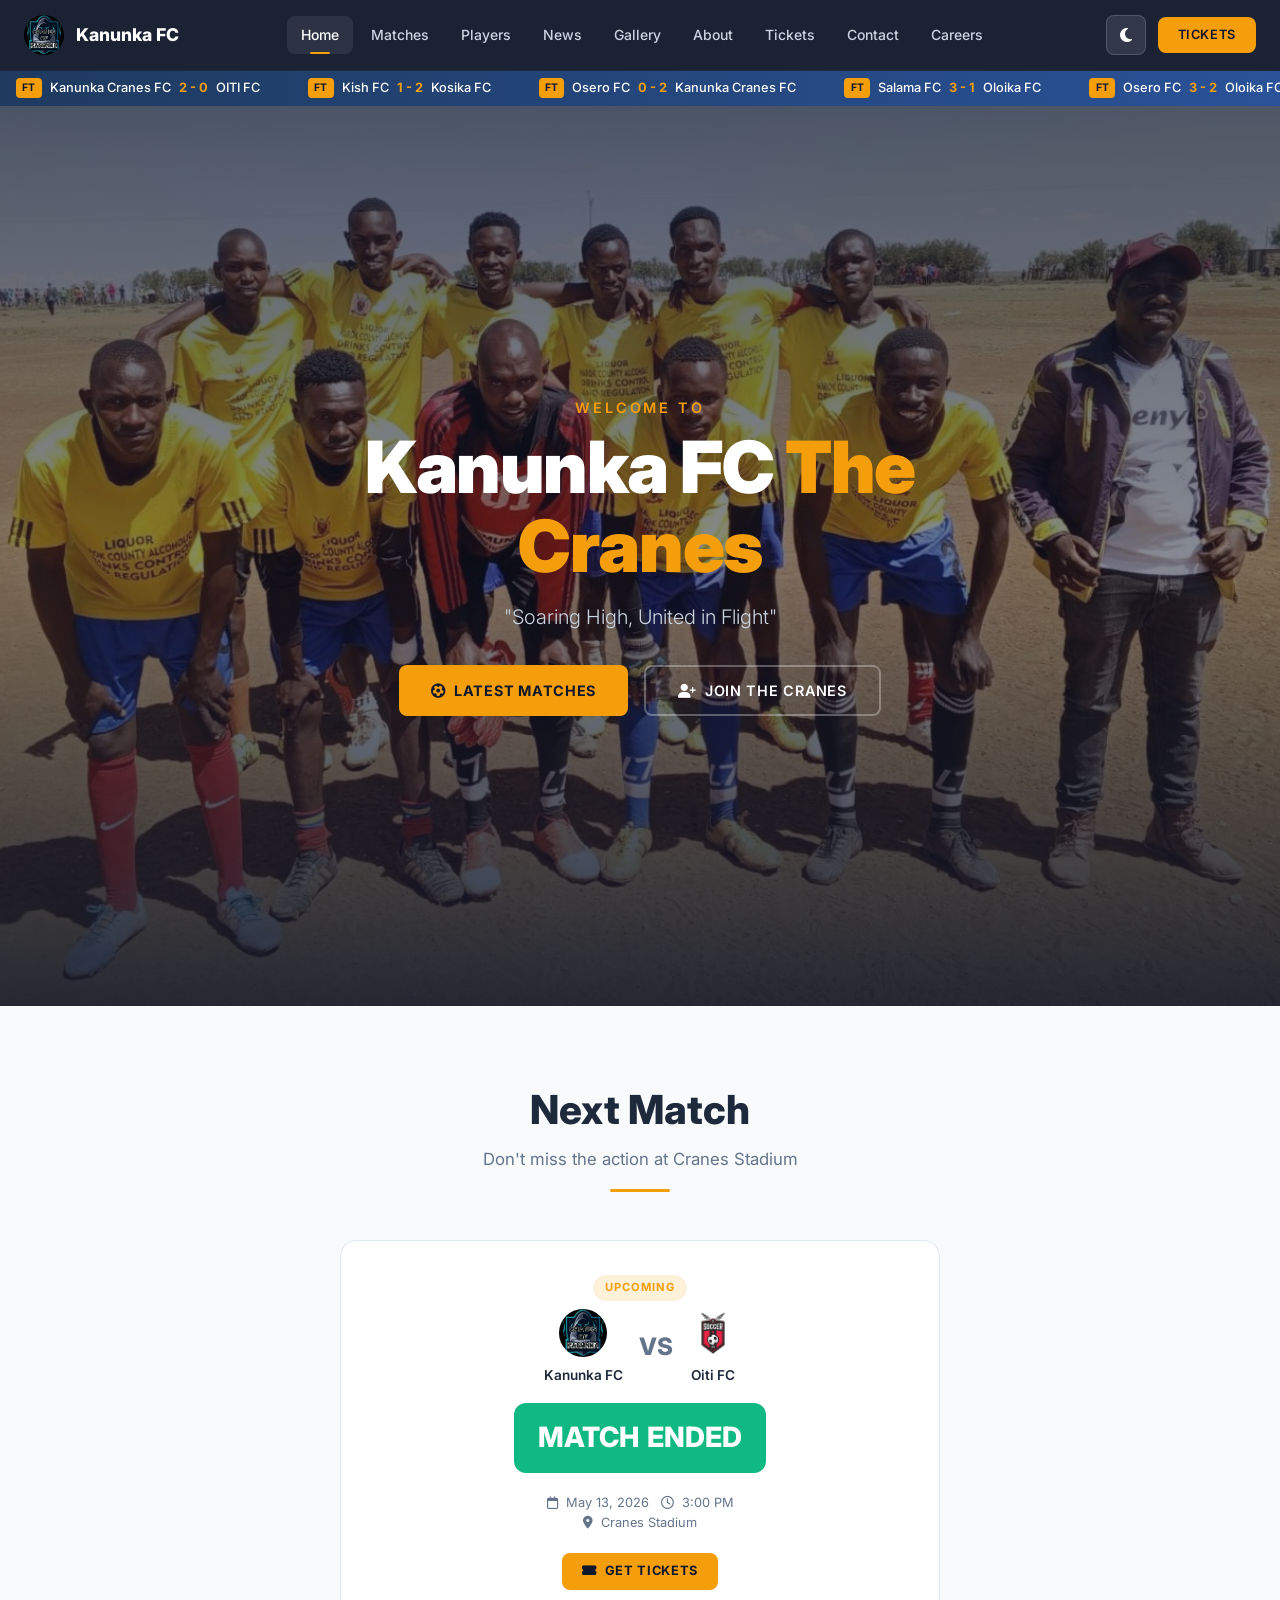
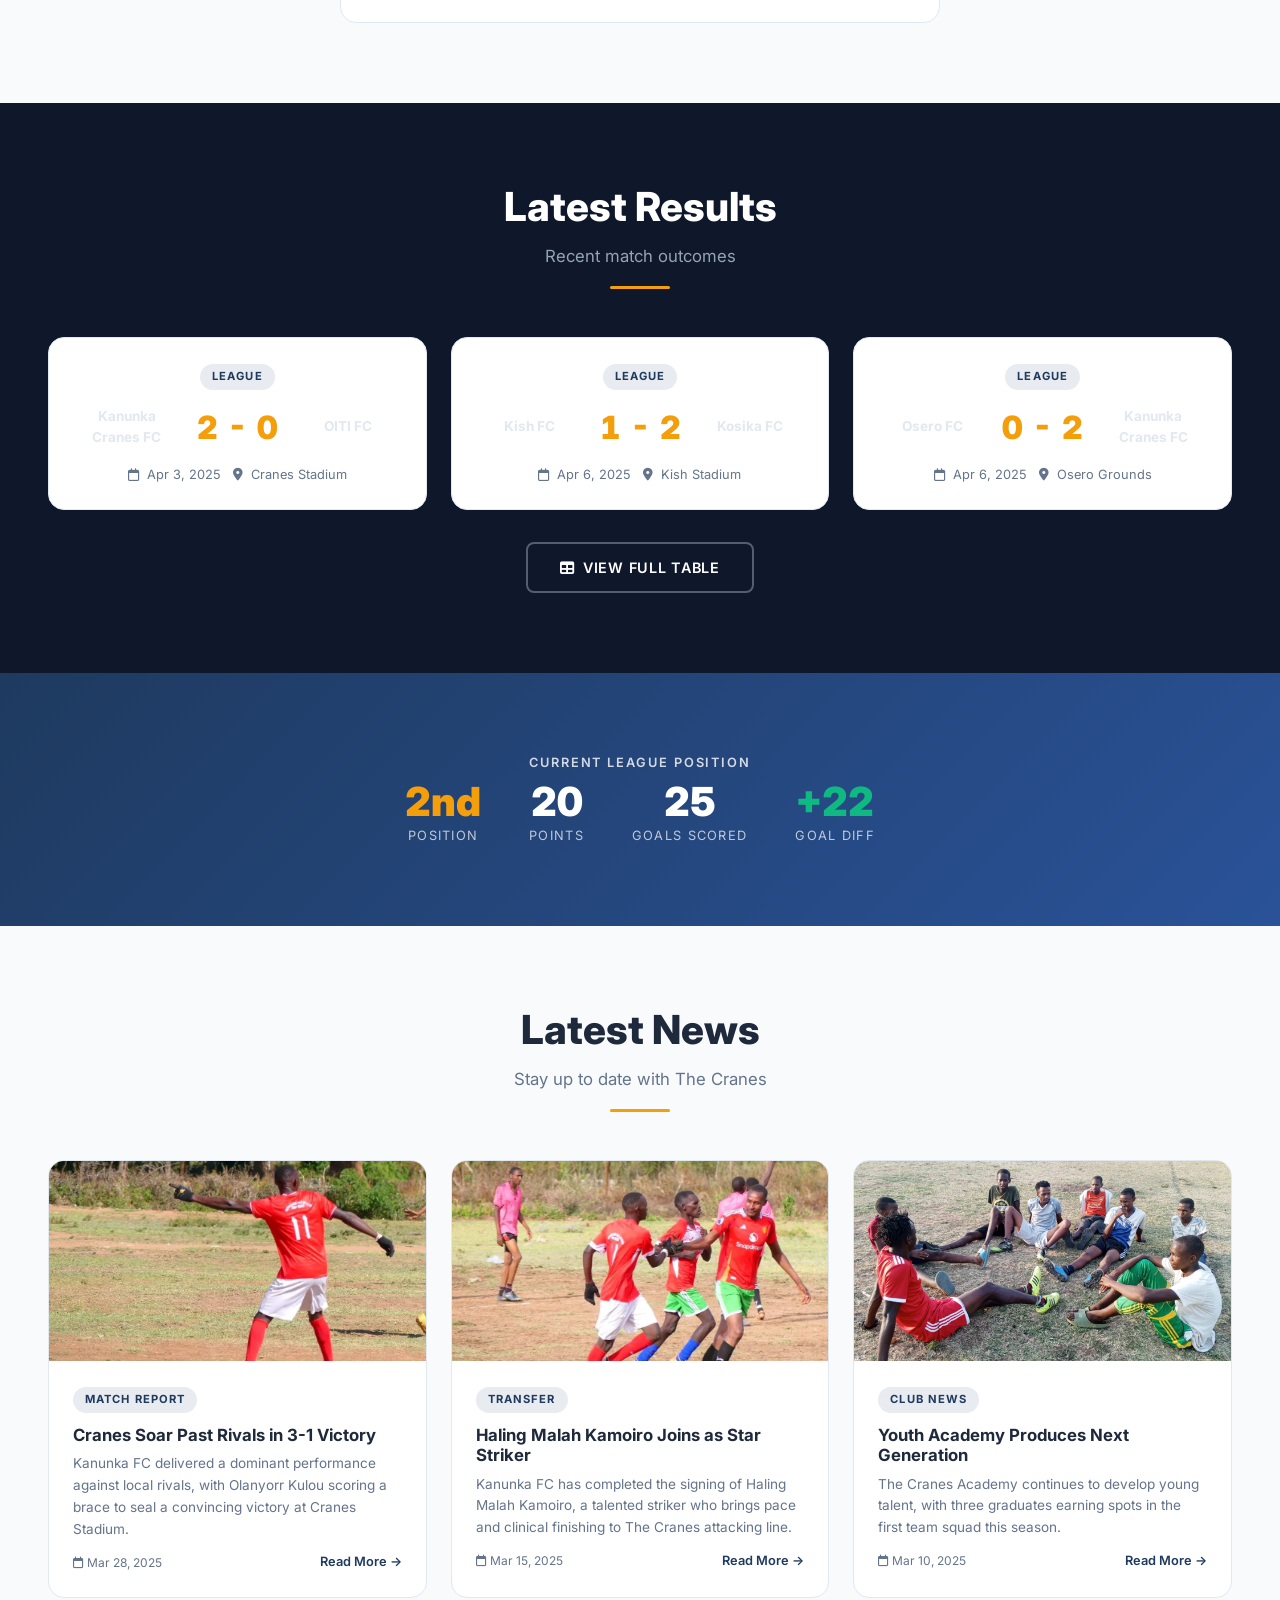
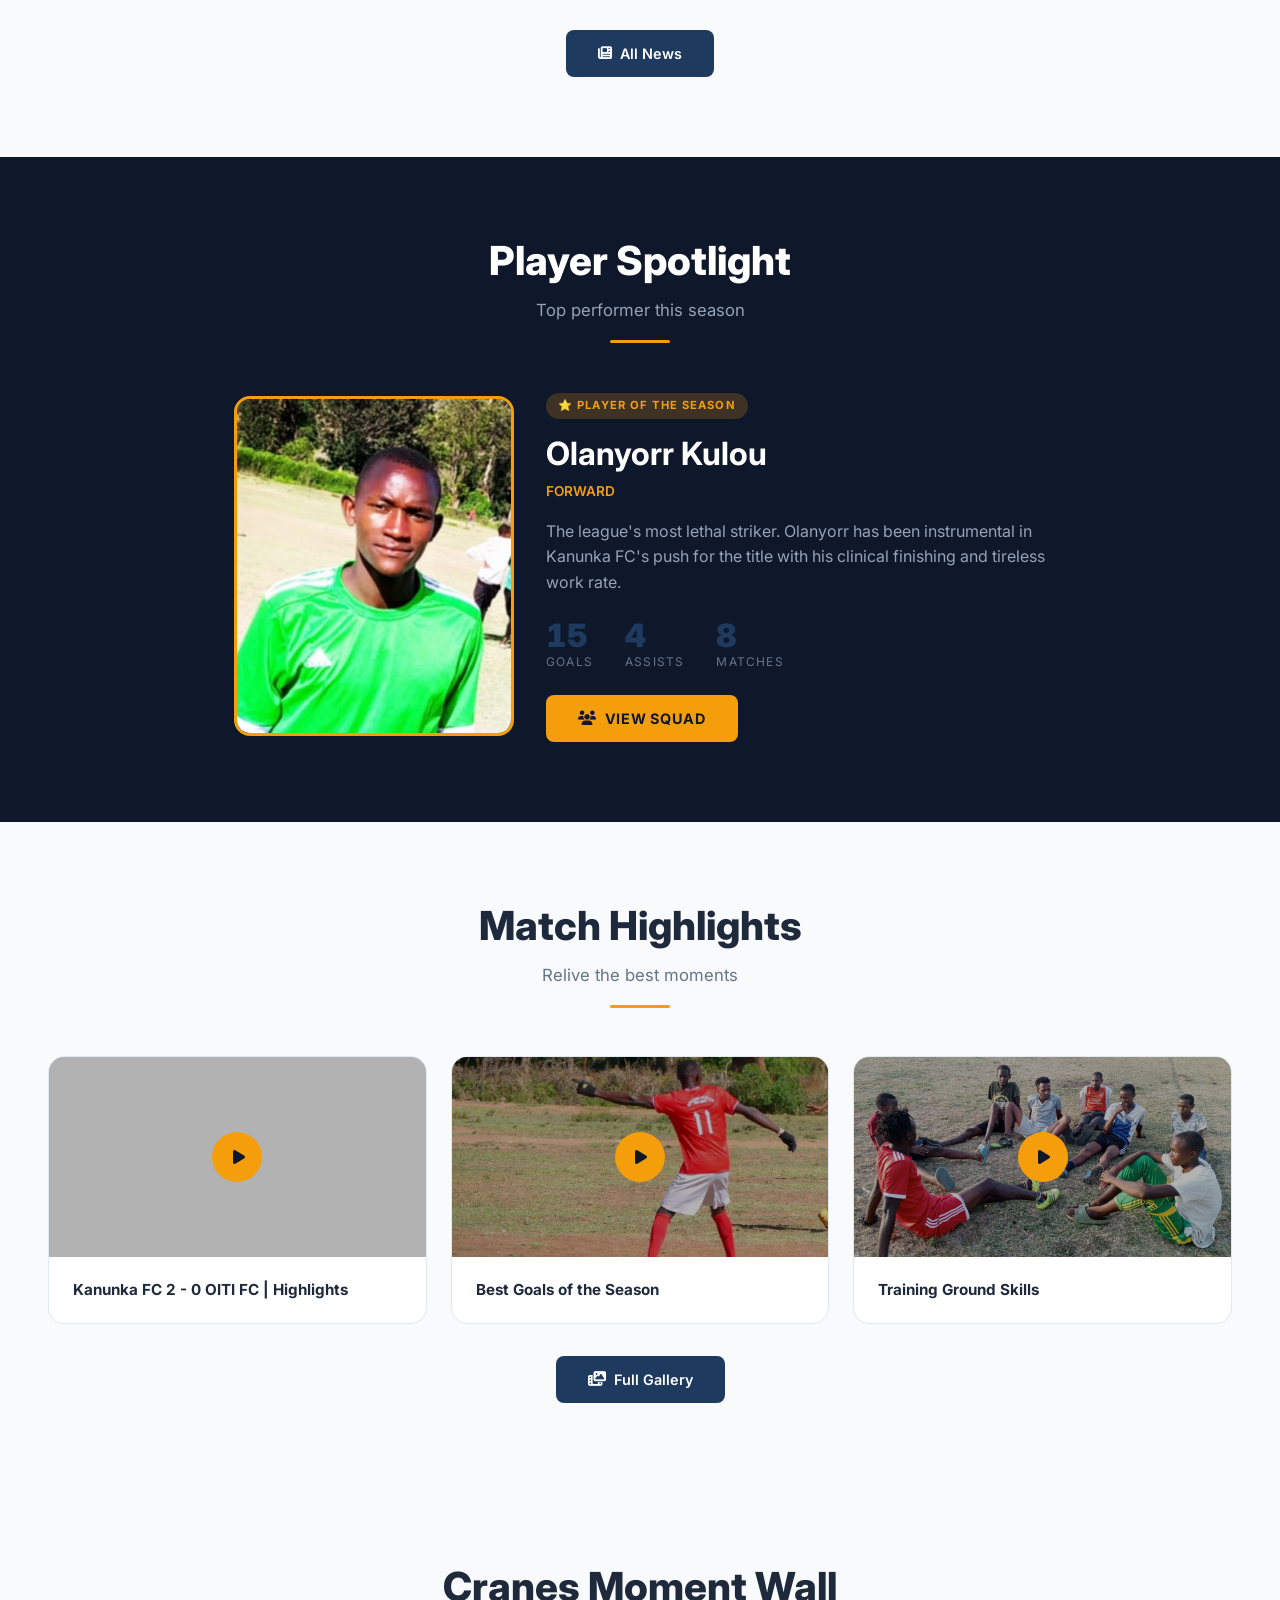
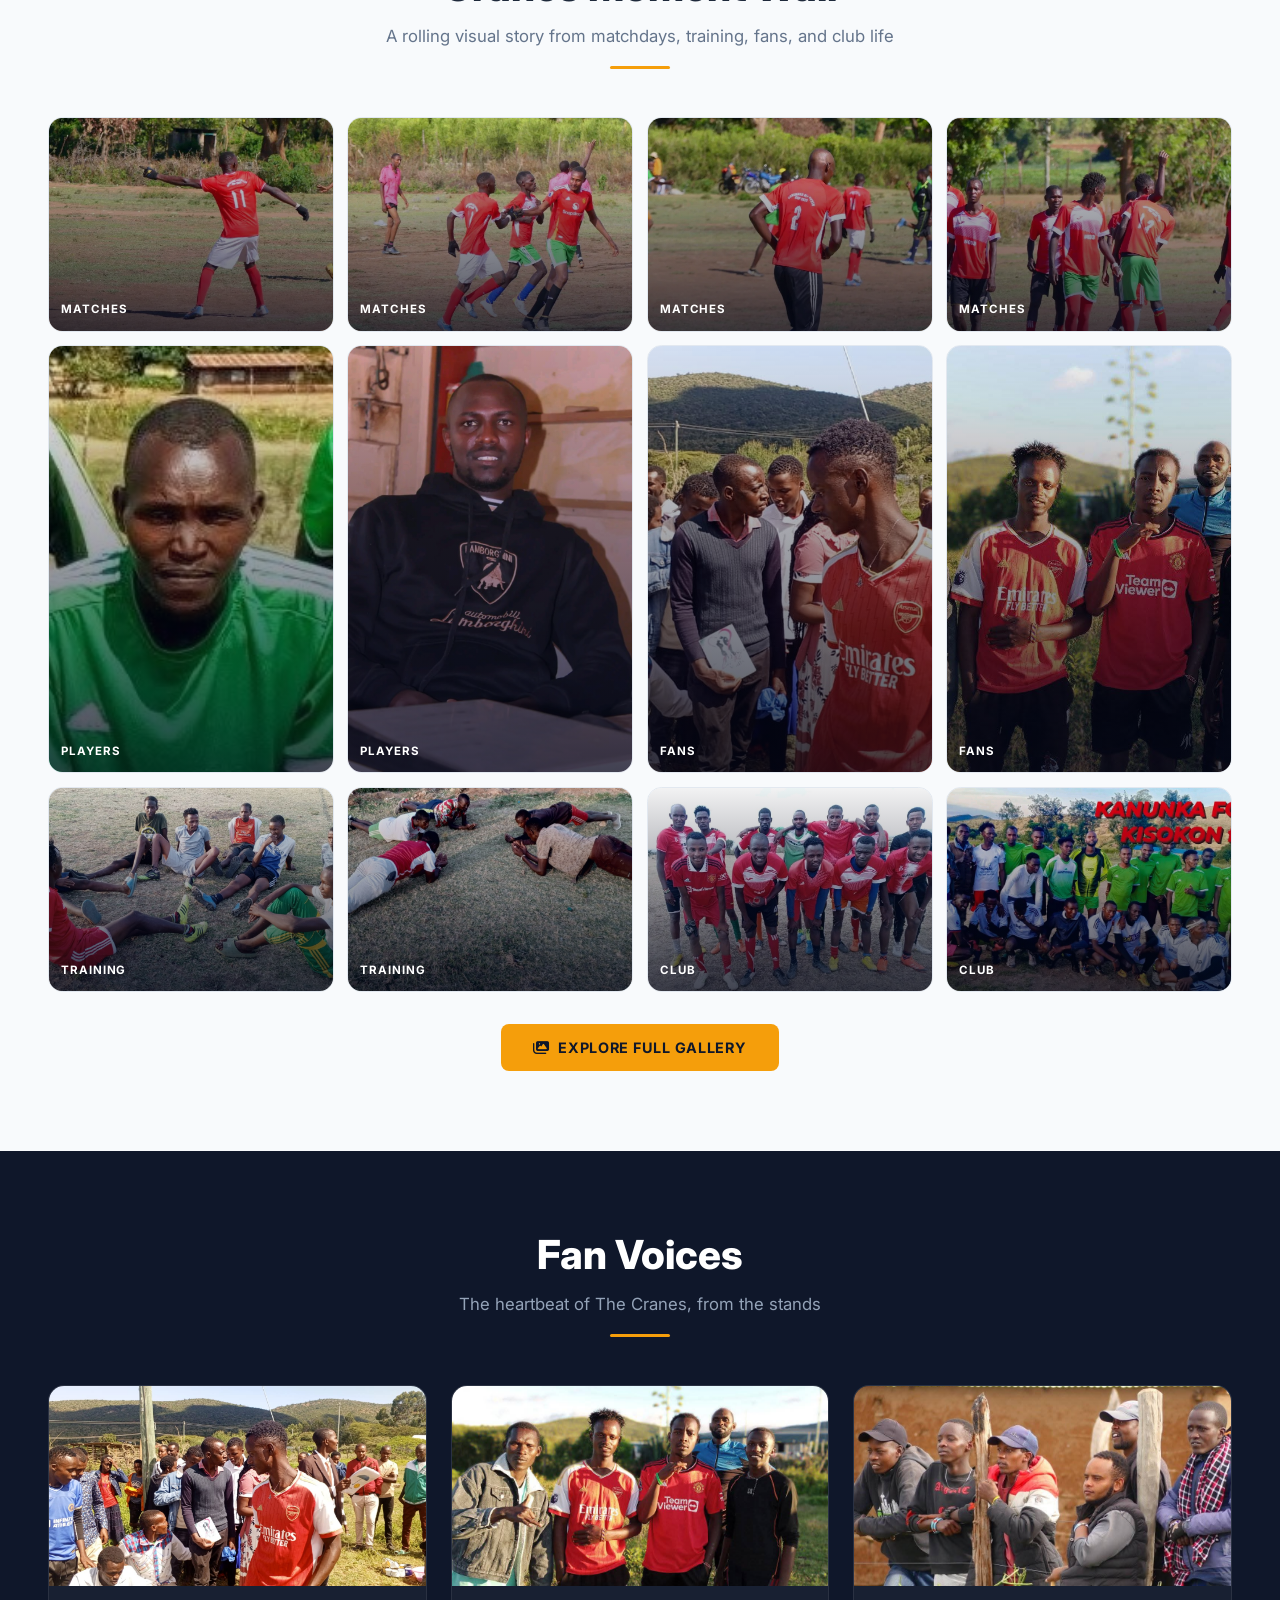
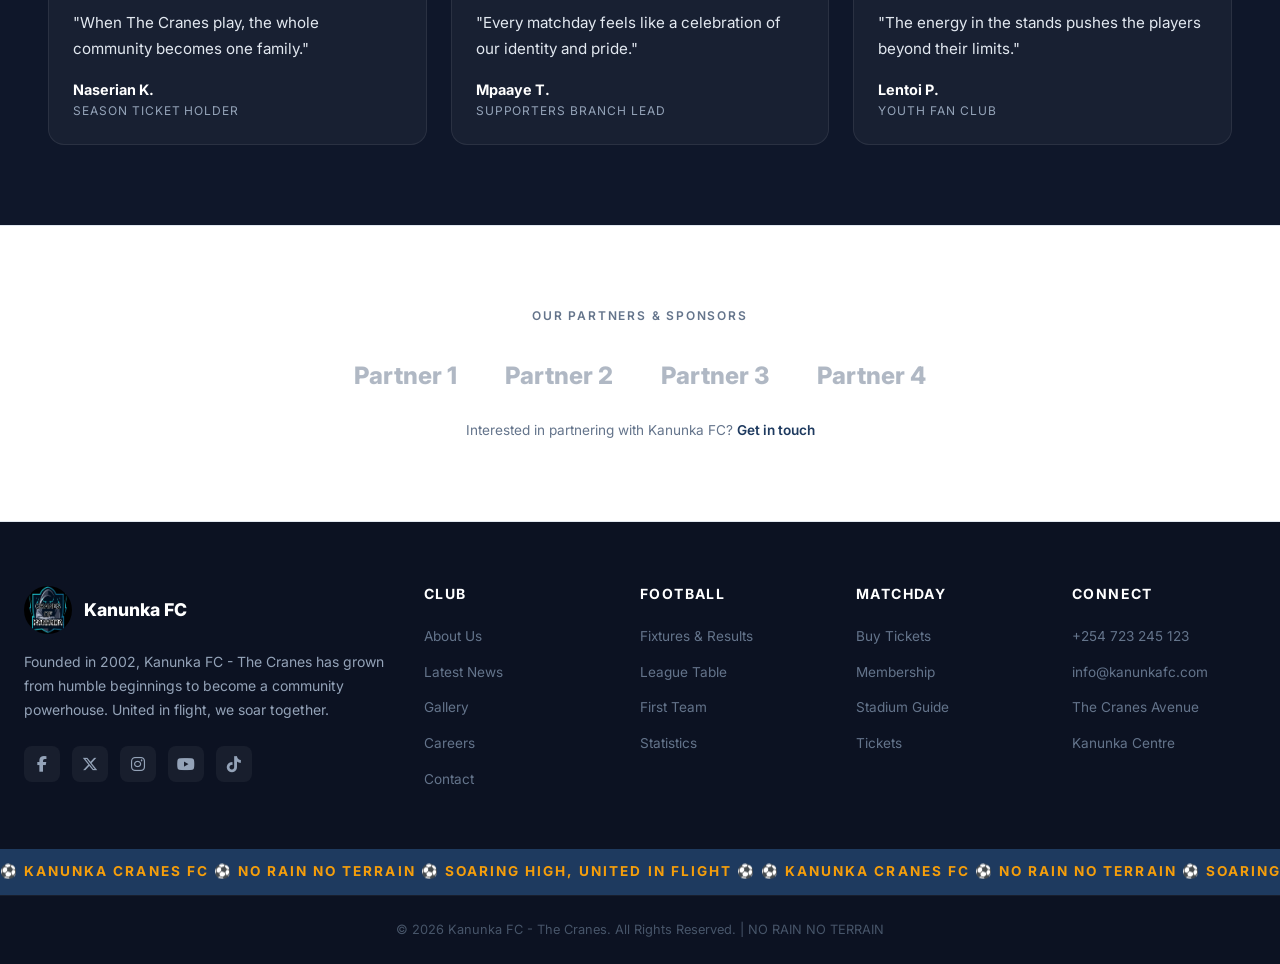
==== commit e6fb2d78: "feat: finalize site updates with photo library and home/gallery enhancements" ====
--- a/index.html
+++ b/index.html
@@ -16,10 +16,24 @@
   <meta property="og:locale" content="en_KE">
 
   <title>Kanunka FC - The Cranes | Official Website</title>
+  <meta property="og:title" content="Kanunka FC - The Cranes | Official Website">
+  <meta property="og:description" content="Follow Kanunka FC - The Cranes, one of Kenya's top football clubs. Get latest match updates, player info, news, and tickets.">
+  <meta property="og:image" content="https://kanunkafc.com/img/craneslogo.png">
+  <meta property="og:type" content="website">
+  <meta name="twitter:card" content="summary_large_image">
+  <meta name="twitter:title" content="Kanunka FC - The Cranes | Official Website">
+  <meta name="twitter:description" content="Follow Kanunka FC - The Cranes for latest football news and match updates.">
+  <meta name="twitter:image" content="https://kanunkafc.com/img/craneslogo.png">
+  <link rel="canonical" href="https://kanunkafc.com/">
+  <link rel="manifest" href="/manifest.json">
 
   <!-- Preload Critical Assets -->
   <link rel="preload" href="css/styles.css" as="style">
   <link rel="icon" href="img/craneslogo.png" type="image/png">
+  <meta name="mobile-web-app-capable" content="yes">
+  <meta name="apple-mobile-web-app-capable" content="yes">
+  <meta name="apple-mobile-web-app-status-bar-style" content="black-translucent">
+  <meta name="apple-mobile-web-app-title" content="Kanunka FC">
 
   <!-- Stylesheets -->
   <link rel="stylesheet" href="css/styles.css">
@@ -54,8 +68,8 @@
   <main>
     <!-- Hero Section -->
     <section class="hero" id="hero">
-      <div class="hero-bg" id="hero-bg-1" style="background-image: url('img/bac.jpg');"></div>
-      <div class="hero-bg" id="hero-bg-2" style="background-image: url('img/bac2.jpg'); opacity: 0;"></div>
+      <div class="hero-bg" id="hero-bg-1" style="background-image: url('img/photos/root__bac.jpg');"></div>
+      <div class="hero-bg" id="hero-bg-2" style="background-image: url('img/photos/root__bac2.jpg'); opacity: 0;"></div>
       <div class="hero-overlay"></div>
       <div class="hero-content">
         <p style="font-size: 0.9rem; text-transform: uppercase; letter-spacing: 0.2em; color: var(--color-secondary); font-weight: 600; margin-bottom: 0.5rem;">Welcome to</p>
@@ -87,13 +101,13 @@
             </div>
             <div class="match-vs">VS</div>
             <div class="match-team">
-              <img src="img/crane.png" alt="Kish FC" width="48" height="48">
-              <span>Kish FC</span>
+              <img src="img/logo/logo_2.png" alt="Oiti FC crest" width="48" height="48">
+              <span>Oiti FC</span>
             </div>
           </div>
           <div class="countdown" id="next-match-countdown"></div>
           <div class="match-meta" style="text-align: center; margin-top: 1.25rem;">
-            <p><i class="far fa-calendar"></i> April 15, 2026 &nbsp; <i class="far fa-clock"></i> 3:00 PM</p>
+            <p><i class="far fa-calendar"></i> May 13, 2026 &nbsp; <i class="far fa-clock"></i> 3:00 PM</p>
             <p><i class="fas fa-map-marker-alt"></i> Cranes Stadium</p>
           </div>
           <div style="text-align: center; margin-top: 1.25rem;">
@@ -156,7 +170,7 @@
         </div>
         <div class="reveal" style="display: flex; gap: 2rem; align-items: center; flex-wrap: wrap; justify-content: center;">
           <div style="flex: 0 0 280px;">
-            <img src="img/players/olanyorr.jpg" alt="Olanyorr Kulou" style="width: 280px; height: 340px; object-fit: cover; object-position: top; border-radius: 1rem; border: 3px solid var(--color-secondary);" loading="lazy">
+            <img src="img/photos/players__lanyorr.jpg" alt="Olanyorr Kulou" style="width: 280px; height: 340px; object-fit: cover; object-position: top; border-radius: 1rem; border: 3px solid var(--color-secondary);" loading="lazy">
           </div>
           <div style="max-width: 500px;">
             <span class="card-badge" style="background: rgba(245,158,11,0.2); color: var(--color-secondary); margin-bottom: 1rem; display: inline-block;">⭐ Player of the Season</span>
@@ -189,6 +203,33 @@
       </div>
     </section>
 
+    <!-- Cranes Moment Wall -->
+    <section class="section" id="moment-wall">
+      <div class="container">
+        <div class="section-header reveal">
+          <h2>Cranes Moment Wall</h2>
+          <p>A rolling visual story from matchdays, training, fans, and club life</p>
+          <div class="accent-line"></div>
+        </div>
+        <div class="home-photo-wall reveal" id="home-photo-wall"></div>
+        <div style="text-align: center; margin-top: 2rem;" class="reveal">
+          <a href="gallery.html" class="btn-primary"><i class="fas fa-images"></i> Explore Full Gallery</a>
+        </div>
+      </div>
+    </section>
+
+    <!-- Fan Voices -->
+    <section class="section" style="background: var(--color-dark); color: #f1f5f9;" id="fan-voices">
+      <div class="container">
+        <div class="section-header reveal">
+          <h2 style="color: #fff;">Fan Voices</h2>
+          <p style="color: #94a3b8;">The heartbeat of The Cranes, from the stands</p>
+          <div class="accent-line"></div>
+        </div>
+        <div class="grid grid-3 reveal" id="fan-voices-grid"></div>
+      </div>
+    </section>
+
     <!-- Sponsor Section -->
     <section class="section reveal" style="background: var(--color-card); border-top: 1px solid var(--color-border); border-bottom: 1px solid var(--color-border);">
       <div class="container" style="text-align: center;">
@@ -207,6 +248,7 @@
   <!-- Scripts -->
   <script src="https://cdnjs.cloudflare.com/ajax/libs/gsap/3.12.5/gsap.min.js"></script>
   <script src="js/app.js"></script>
+  <script src="js/photo-library.js"></script>
   <script src="js/home.js"></script>
 </body>
 </html>
--- a/css/styles.css
+++ b/css/styles.css
@@ -20,6 +20,8 @@
   --color-bg: #f8fafc;
   --color-text: #1e293b;
   --color-text-muted: #64748b;
+  --color-text-primary: var(--color-text);
+  --color-text-secondary: var(--color-text-muted);
   --color-border: #e2e8f0;
   --color-gold: #ffd700;
   --font-family: 'Inter', system-ui, -apple-system, sans-serif;
@@ -896,6 +898,43 @@
 }
 
 /* ============================================================
+   BREADCRUMB NAVIGATION
+   ============================================================ */
+.breadcrumb {
+  display: flex;
+  align-items: center;
+  gap: 0.75rem;
+  font-size: 0.9rem;
+  margin-top: 1.5rem;
+  justify-content: center;
+  flex-wrap: wrap;
+}
+
+.breadcrumb a {
+  color: #cbd5e1;
+  transition: all var(--transition-fast);
+  text-decoration: underline;
+}
+
+.breadcrumb a:hover {
+  color: var(--color-secondary);
+}
+
+.breadcrumb span:not(:last-child) {
+  color: #64748b;
+}
+
+.breadcrumb [aria-current="page"] {
+  color: var(--color-secondary);
+  font-weight: 600;
+  text-decoration: none;
+}
+
+[data-theme="dark"] .breadcrumb a {
+  color: #94a3b8;
+}
+
+/* ============================================================
    PLAYER CARD
    ============================================================ */
 .player-card {
@@ -981,6 +1020,60 @@
   text-transform: uppercase;
   letter-spacing: 0.05em;
   color: var(--color-text-muted);
+}
+
+/* ============================================================
+   HOME PHOTO WALL
+   ============================================================ */
+.home-photo-wall {
+  display: grid;
+  gap: 0.85rem;
+  grid-template-columns: repeat(2, minmax(0, 1fr));
+}
+
+.home-photo-item {
+  position: relative;
+  border-radius: 0.9rem;
+  overflow: hidden;
+  border: 1px solid var(--color-border);
+  min-height: 160px;
+}
+
+.home-photo-item img {
+  width: 100%;
+  height: 100%;
+  object-fit: cover;
+  transition: transform var(--transition-base);
+}
+
+.home-photo-item:hover img {
+  transform: scale(1.06);
+}
+
+.home-photo-item span {
+  position: absolute;
+  left: 0.75rem;
+  right: 0.75rem;
+  bottom: 0.75rem;
+  z-index: 2;
+  font-size: 0.72rem;
+  font-weight: 700;
+  color: #fff;
+  text-transform: uppercase;
+  letter-spacing: 0.08em;
+}
+
+.home-photo-item::after {
+  content: '';
+  position: absolute;
+  inset: 0;
+  background: linear-gradient(to top, rgba(2, 6, 23, 0.75), rgba(2, 6, 23, 0.05));
+}
+
+@media (min-width: 768px) {
+  .home-photo-wall {
+    grid-template-columns: repeat(4, minmax(0, 1fr));
+  }
 }
 
 /* ============================================================
--- a/css/styles.css
+++ b/css/styles.css
@@ -20,6 +20,8 @@
   --color-bg: #f8fafc;
   --color-text: #1e293b;
   --color-text-muted: #64748b;
+  --color-text-primary: var(--color-text);
+  --color-text-secondary: var(--color-text-muted);
   --color-border: #e2e8f0;
   --color-gold: #ffd700;
   --font-family: 'Inter', system-ui, -apple-system, sans-serif;
@@ -896,6 +898,43 @@
 }
 
 /* ============================================================
+   BREADCRUMB NAVIGATION
+   ============================================================ */
+.breadcrumb {
+  display: flex;
+  align-items: center;
+  gap: 0.75rem;
+  font-size: 0.9rem;
+  margin-top: 1.5rem;
+  justify-content: center;
+  flex-wrap: wrap;
+}
+
+.breadcrumb a {
+  color: #cbd5e1;
+  transition: all var(--transition-fast);
+  text-decoration: underline;
+}
+
+.breadcrumb a:hover {
+  color: var(--color-secondary);
+}
+
+.breadcrumb span:not(:last-child) {
+  color: #64748b;
+}
+
+.breadcrumb [aria-current="page"] {
+  color: var(--color-secondary);
+  font-weight: 600;
+  text-decoration: none;
+}
+
+[data-theme="dark"] .breadcrumb a {
+  color: #94a3b8;
+}
+
+/* ============================================================
    PLAYER CARD
    ============================================================ */
 .player-card {
@@ -981,6 +1020,60 @@
   text-transform: uppercase;
   letter-spacing: 0.05em;
   color: var(--color-text-muted);
+}
+
+/* ============================================================
+   HOME PHOTO WALL
+   ============================================================ */
+.home-photo-wall {
+  display: grid;
+  gap: 0.85rem;
+  grid-template-columns: repeat(2, minmax(0, 1fr));
+}
+
+.home-photo-item {
+  position: relative;
+  border-radius: 0.9rem;
+  overflow: hidden;
+  border: 1px solid var(--color-border);
+  min-height: 160px;
+}
+
+.home-photo-item img {
+  width: 100%;
+  height: 100%;
+  object-fit: cover;
+  transition: transform var(--transition-base);
+}
+
+.home-photo-item:hover img {
+  transform: scale(1.06);
+}
+
+.home-photo-item span {
+  position: absolute;
+  left: 0.75rem;
+  right: 0.75rem;
+  bottom: 0.75rem;
+  z-index: 2;
+  font-size: 0.72rem;
+  font-weight: 700;
+  color: #fff;
+  text-transform: uppercase;
+  letter-spacing: 0.08em;
+}
+
+.home-photo-item::after {
+  content: '';
+  position: absolute;
+  inset: 0;
+  background: linear-gradient(to top, rgba(2, 6, 23, 0.75), rgba(2, 6, 23, 0.05));
+}
+
+@media (min-width: 768px) {
+  .home-photo-wall {
+    grid-template-columns: repeat(4, minmax(0, 1fr));
+  }
 }
 
 /* ============================================================
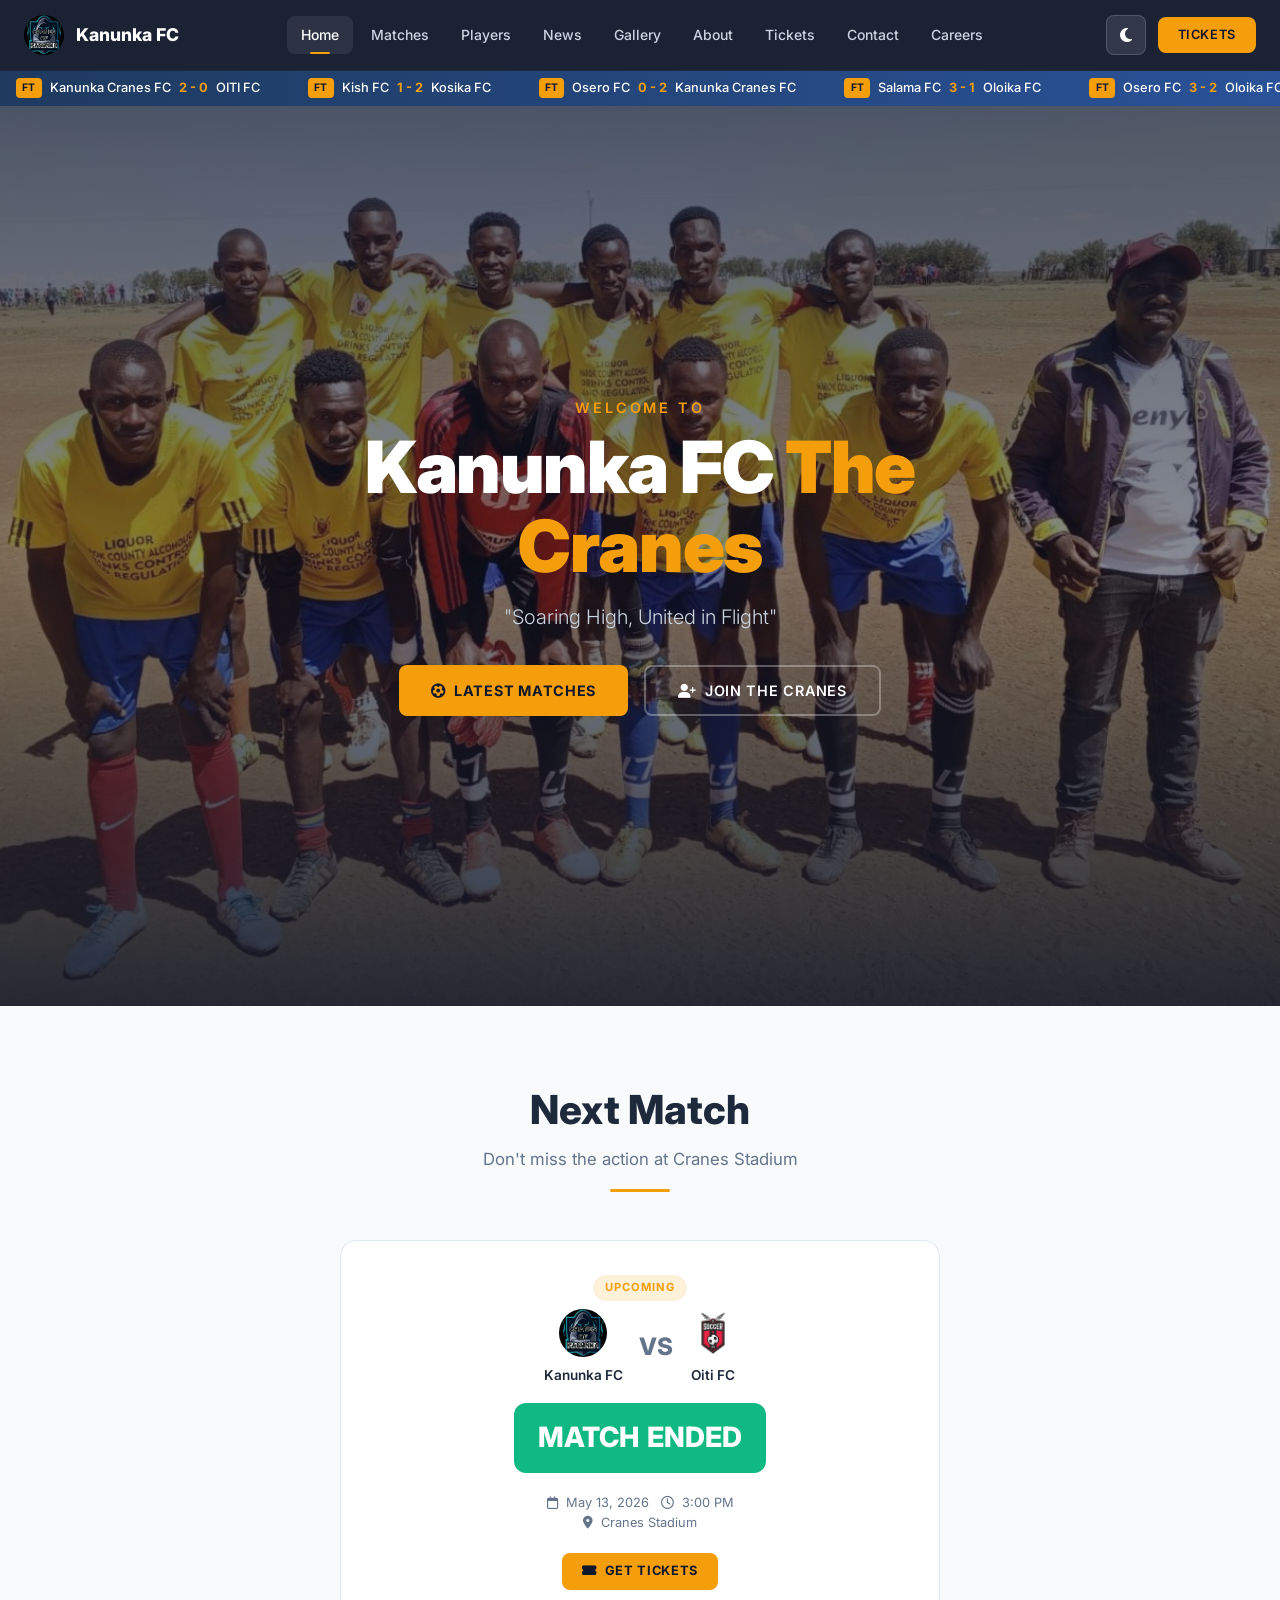
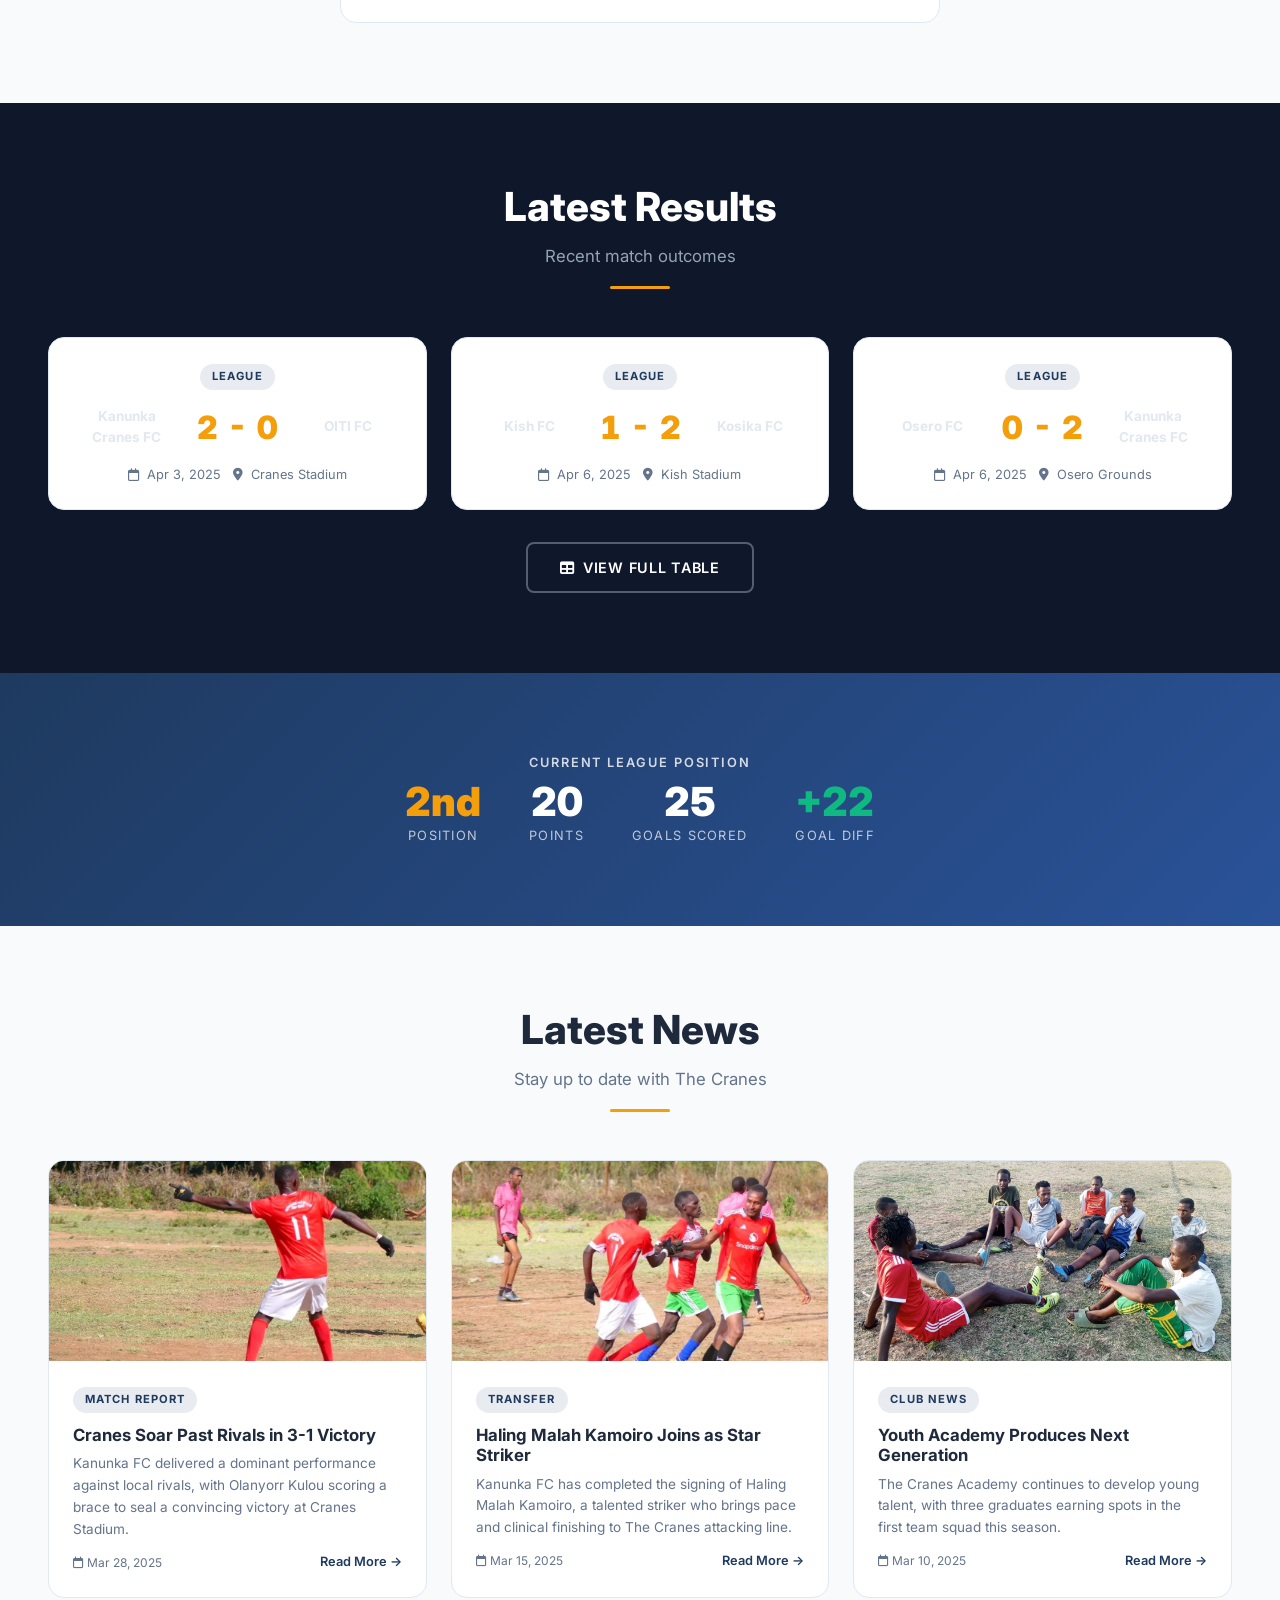
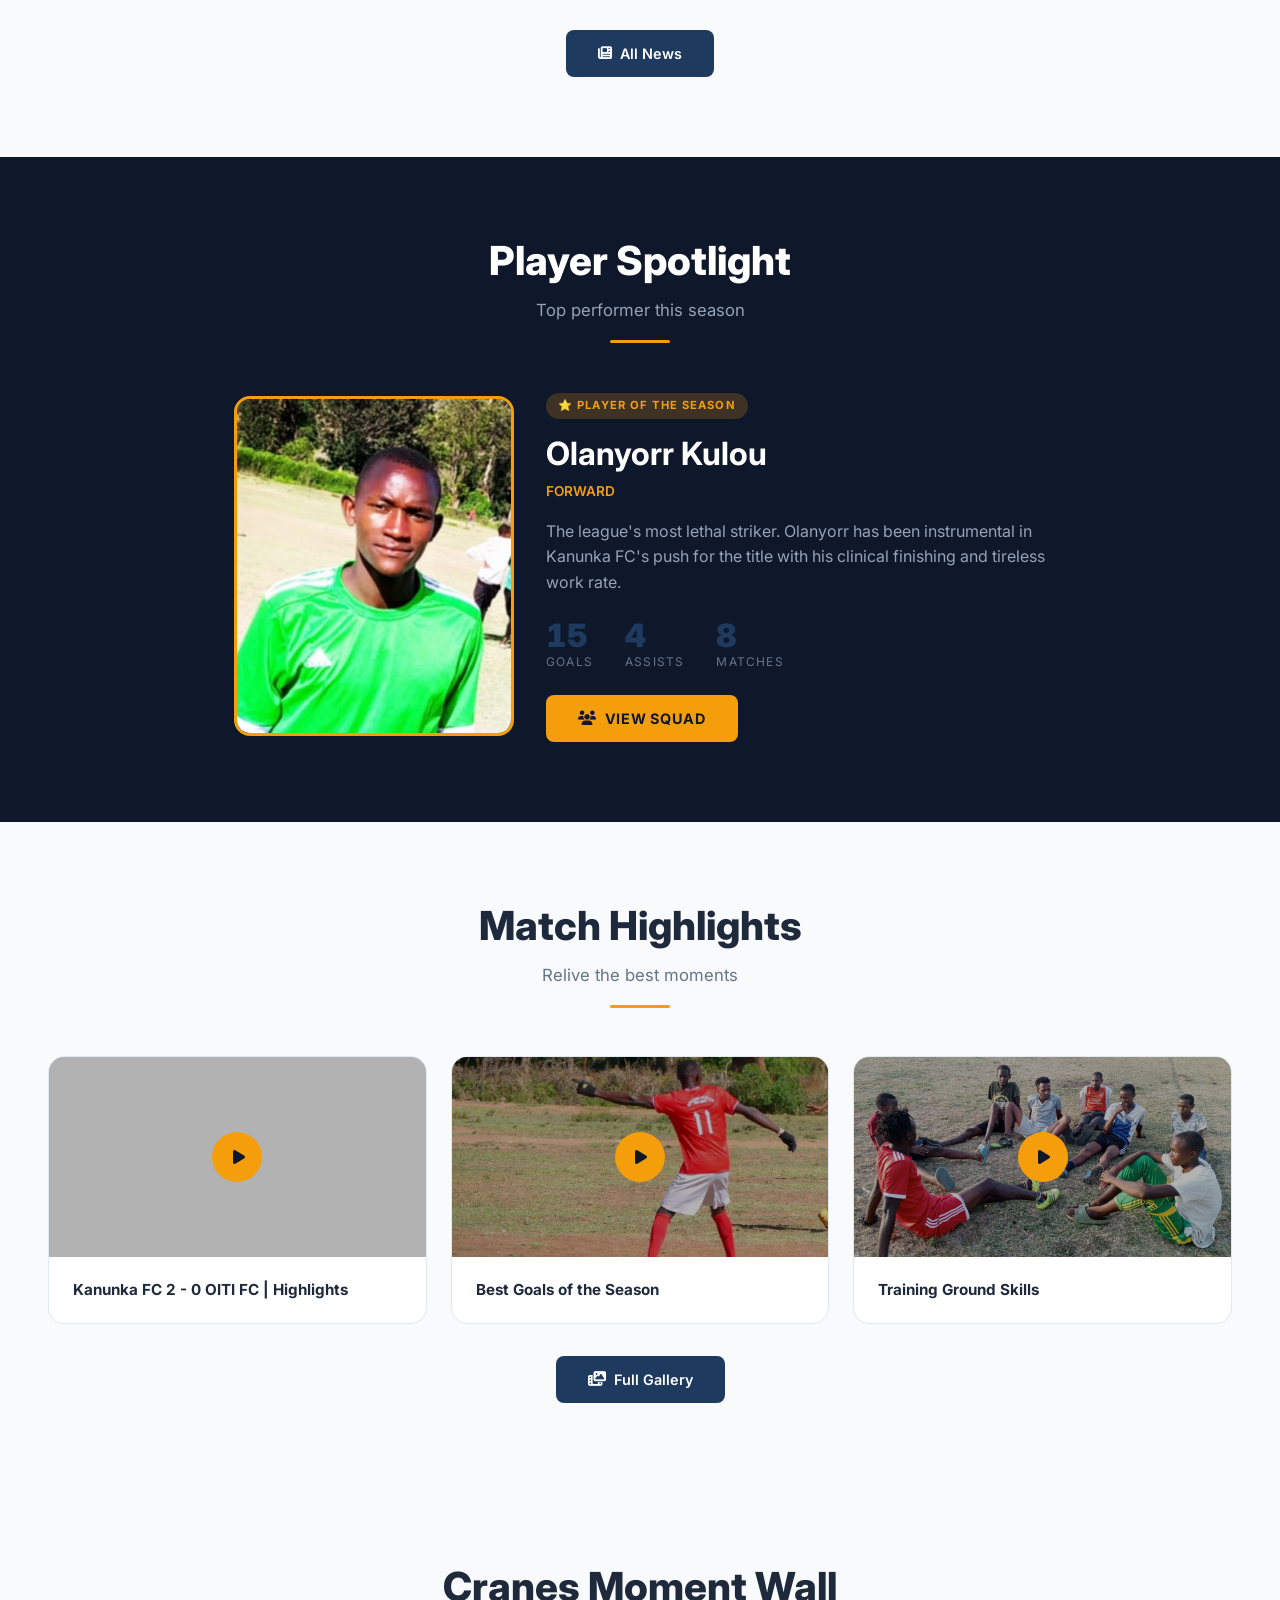
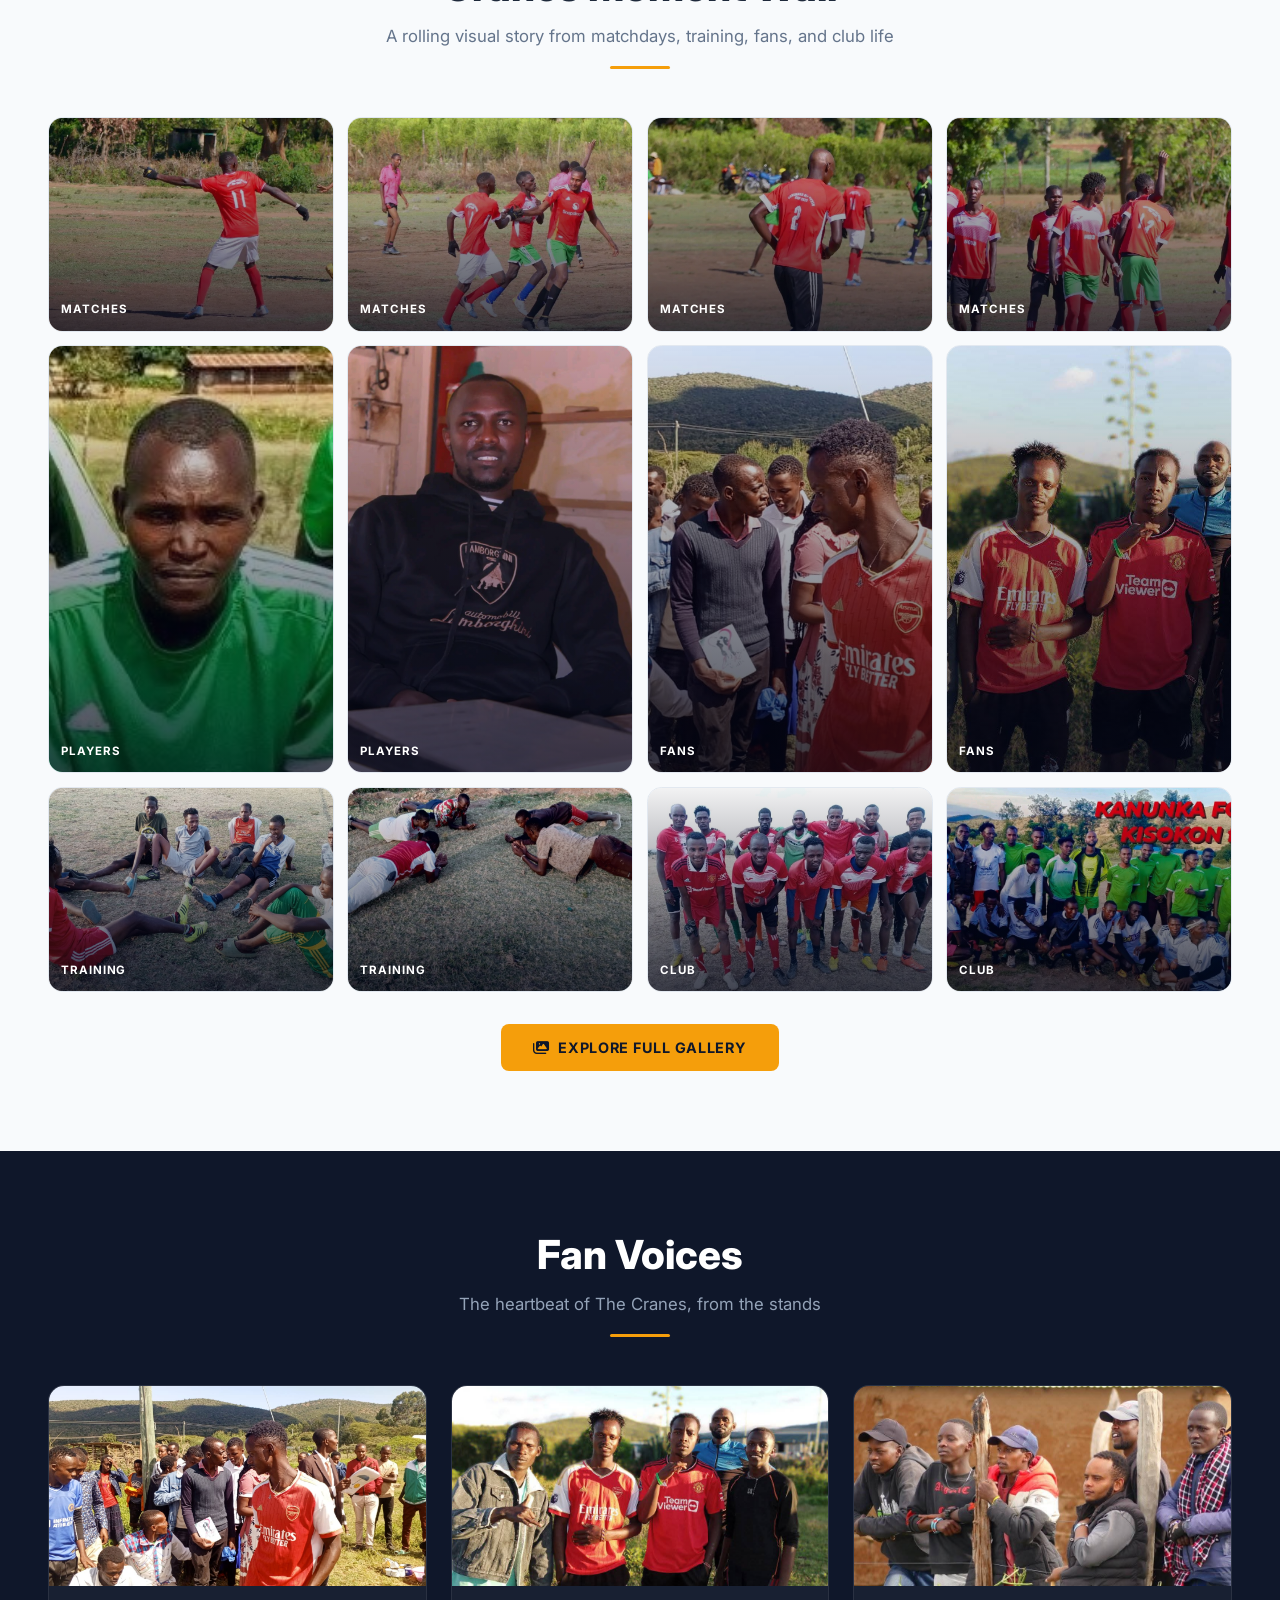
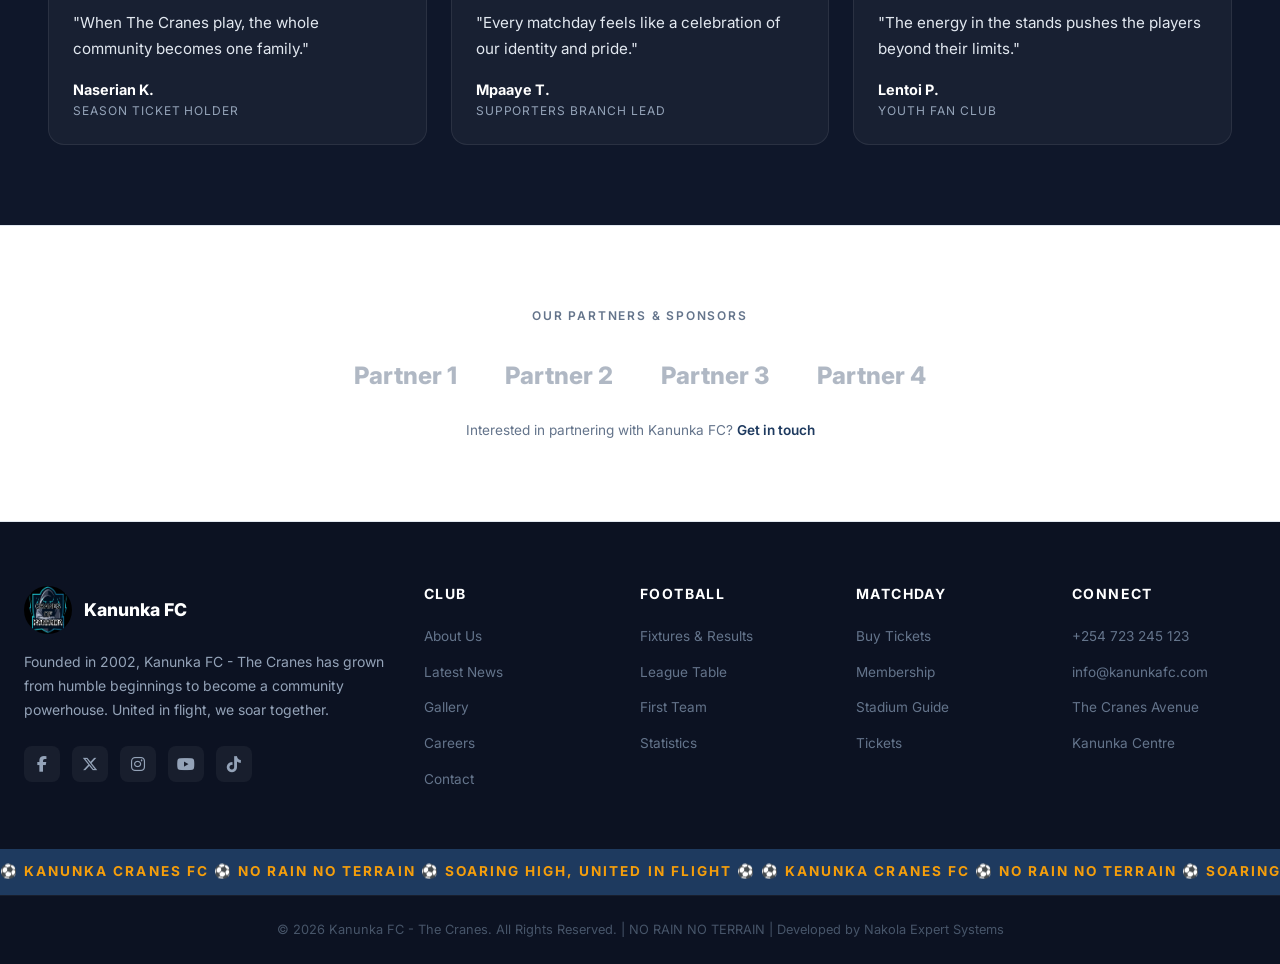
==== commit 65559a6b: "Prepare site for Vercel and update contact/footer details" ====
--- a/index.html
+++ b/index.html
@@ -8,18 +8,13 @@
   <meta name="author" content="Kanunka FC">
   <meta name="robots" content="index, follow">
 
-  <!-- Open Graph -->
-  <meta property="og:title" content="Kanunka FC - The Cranes | Official Website">
-  <meta property="og:description" content="The digital home of Kanunka FC. Soaring High, United in Flight.">
-  <meta property="og:image" content="img/craneslogo.png">
-  <meta property="og:type" content="website">
-  <meta property="og:locale" content="en_KE">
-
   <title>Kanunka FC - The Cranes | Official Website</title>
   <meta property="og:title" content="Kanunka FC - The Cranes | Official Website">
   <meta property="og:description" content="Follow Kanunka FC - The Cranes, one of Kenya's top football clubs. Get latest match updates, player info, news, and tickets.">
   <meta property="og:image" content="https://kanunkafc.com/img/craneslogo.png">
+  <meta property="og:url" content="https://kanunkafc.com/">
   <meta property="og:type" content="website">
+  <meta property="og:locale" content="en_KE">
   <meta name="twitter:card" content="summary_large_image">
   <meta name="twitter:title" content="Kanunka FC - The Cranes | Official Website">
   <meta name="twitter:description" content="Follow Kanunka FC - The Cranes for latest football news and match updates.">
@@ -37,6 +32,8 @@
 
   <!-- Stylesheets -->
   <link rel="stylesheet" href="css/styles.css">
+  <link rel="preconnect" href="https://cdnjs.cloudflare.com" crossorigin>
+  <link rel="dns-prefetch" href="//cdnjs.cloudflare.com">
   <link rel="stylesheet" href="https://cdnjs.cloudflare.com/ajax/libs/font-awesome/6.5.1/css/all.min.css" crossorigin="anonymous" referrerpolicy="no-referrer">
 
   <!-- JSON-LD Structured Data -->
@@ -47,7 +44,7 @@
     "name": "Kanunka FC - The Cranes",
     "alternateName": "The Cranes",
     "url": "https://kanunkafc.com",
-    "logo": "img/craneslogo.png",
+    "logo": "https://kanunkafc.com/img/craneslogo.png",
     "sport": "Football",
     "foundingDate": "2002",
     "slogan": "No Rain No Terrain",
@@ -246,9 +243,9 @@
   </main>
 
   <!-- Scripts -->
-  <script src="https://cdnjs.cloudflare.com/ajax/libs/gsap/3.12.5/gsap.min.js"></script>
-  <script src="js/app.js"></script>
-  <script src="js/photo-library.js"></script>
-  <script src="js/home.js"></script>
+  <script defer src="https://cdnjs.cloudflare.com/ajax/libs/gsap/3.12.5/gsap.min.js"></script>
+  <script defer src="js/app.js"></script>
+  <script defer src="js/photo-library.js"></script>
+  <script defer src="js/home.js"></script>
 </body>
 </html>
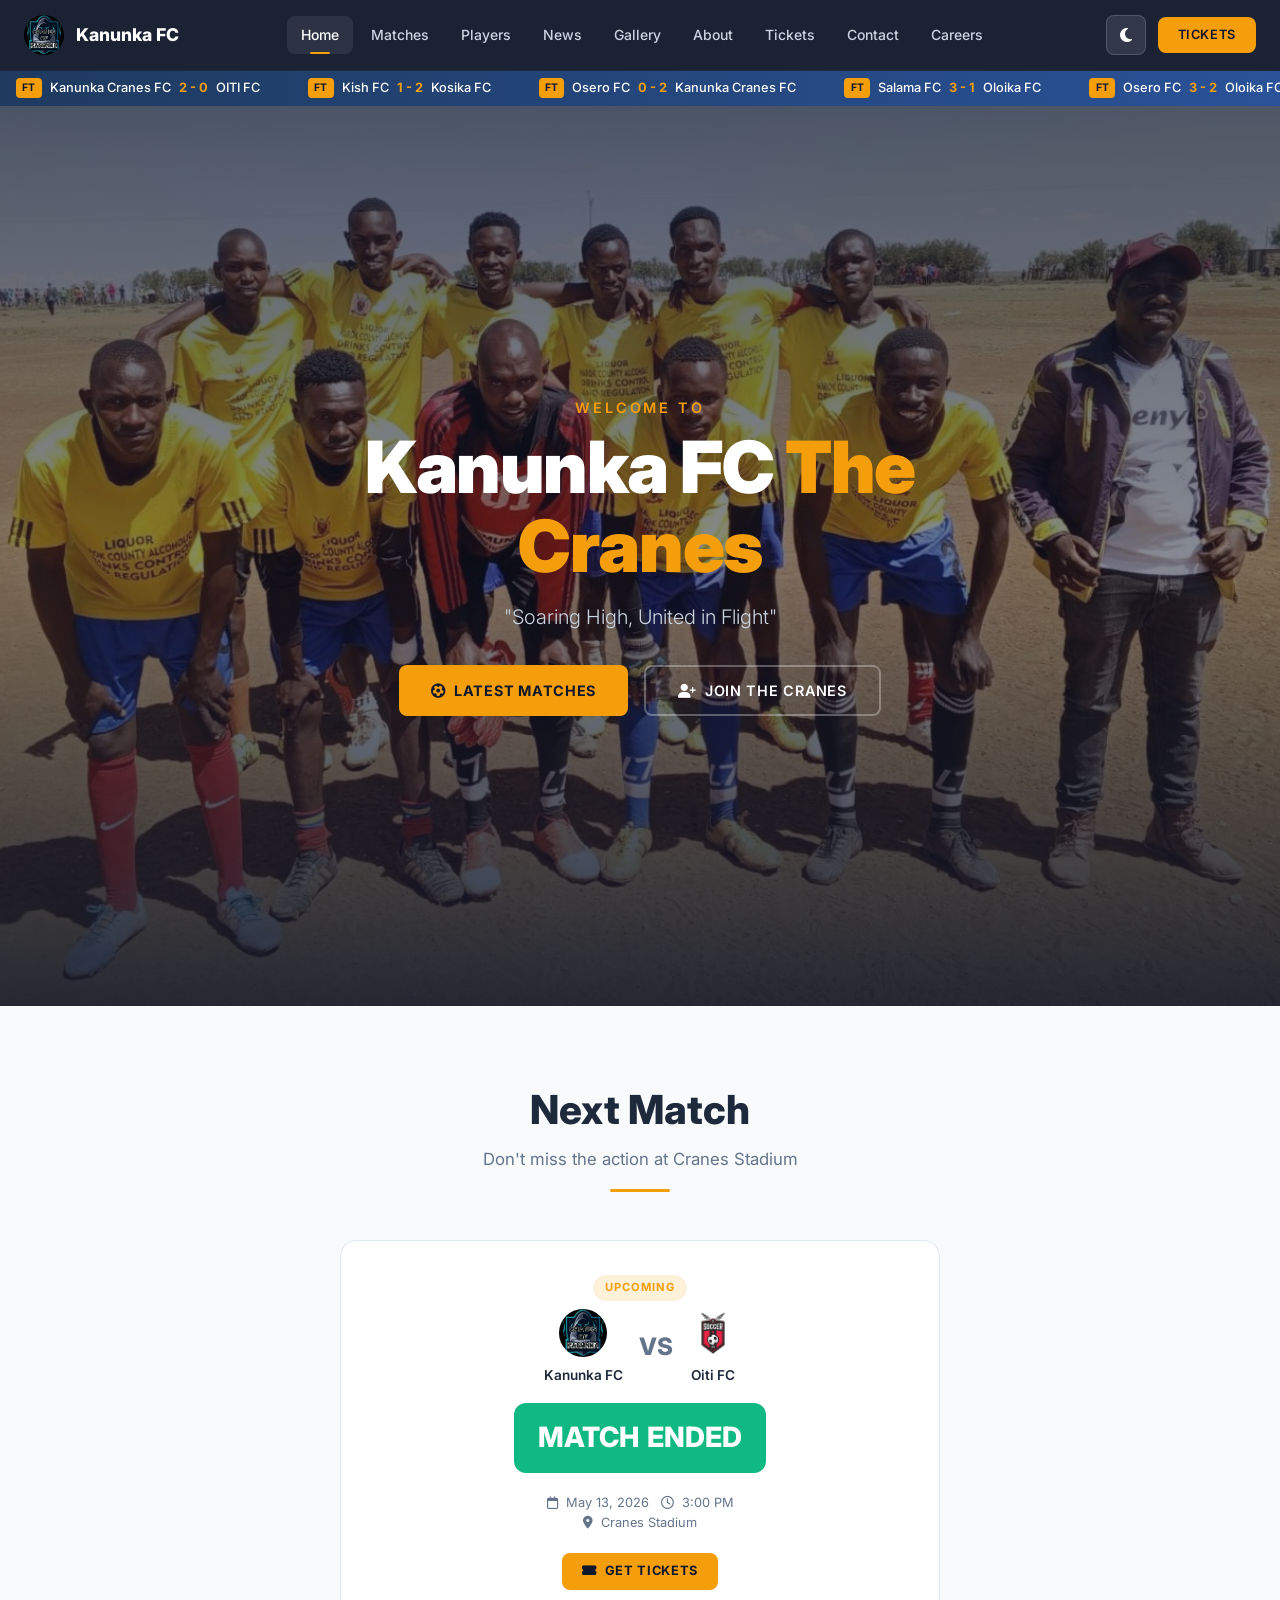
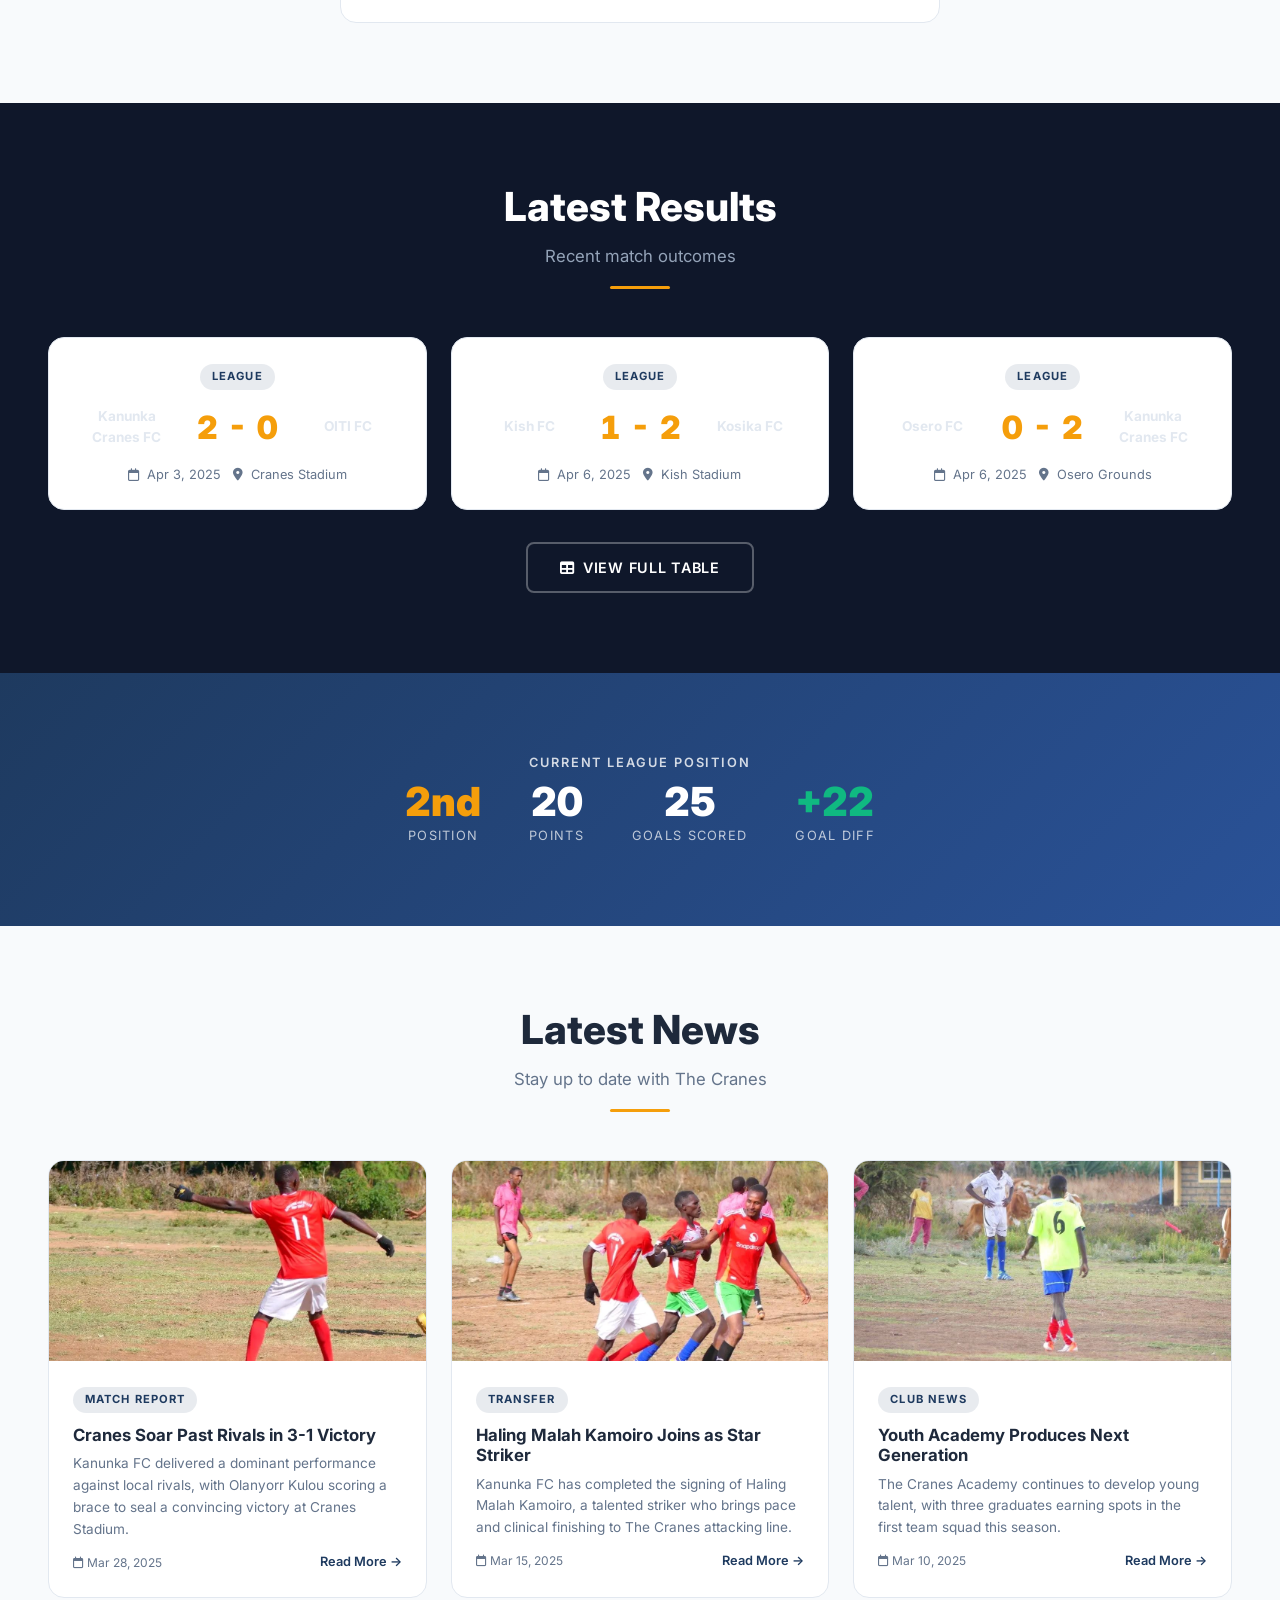
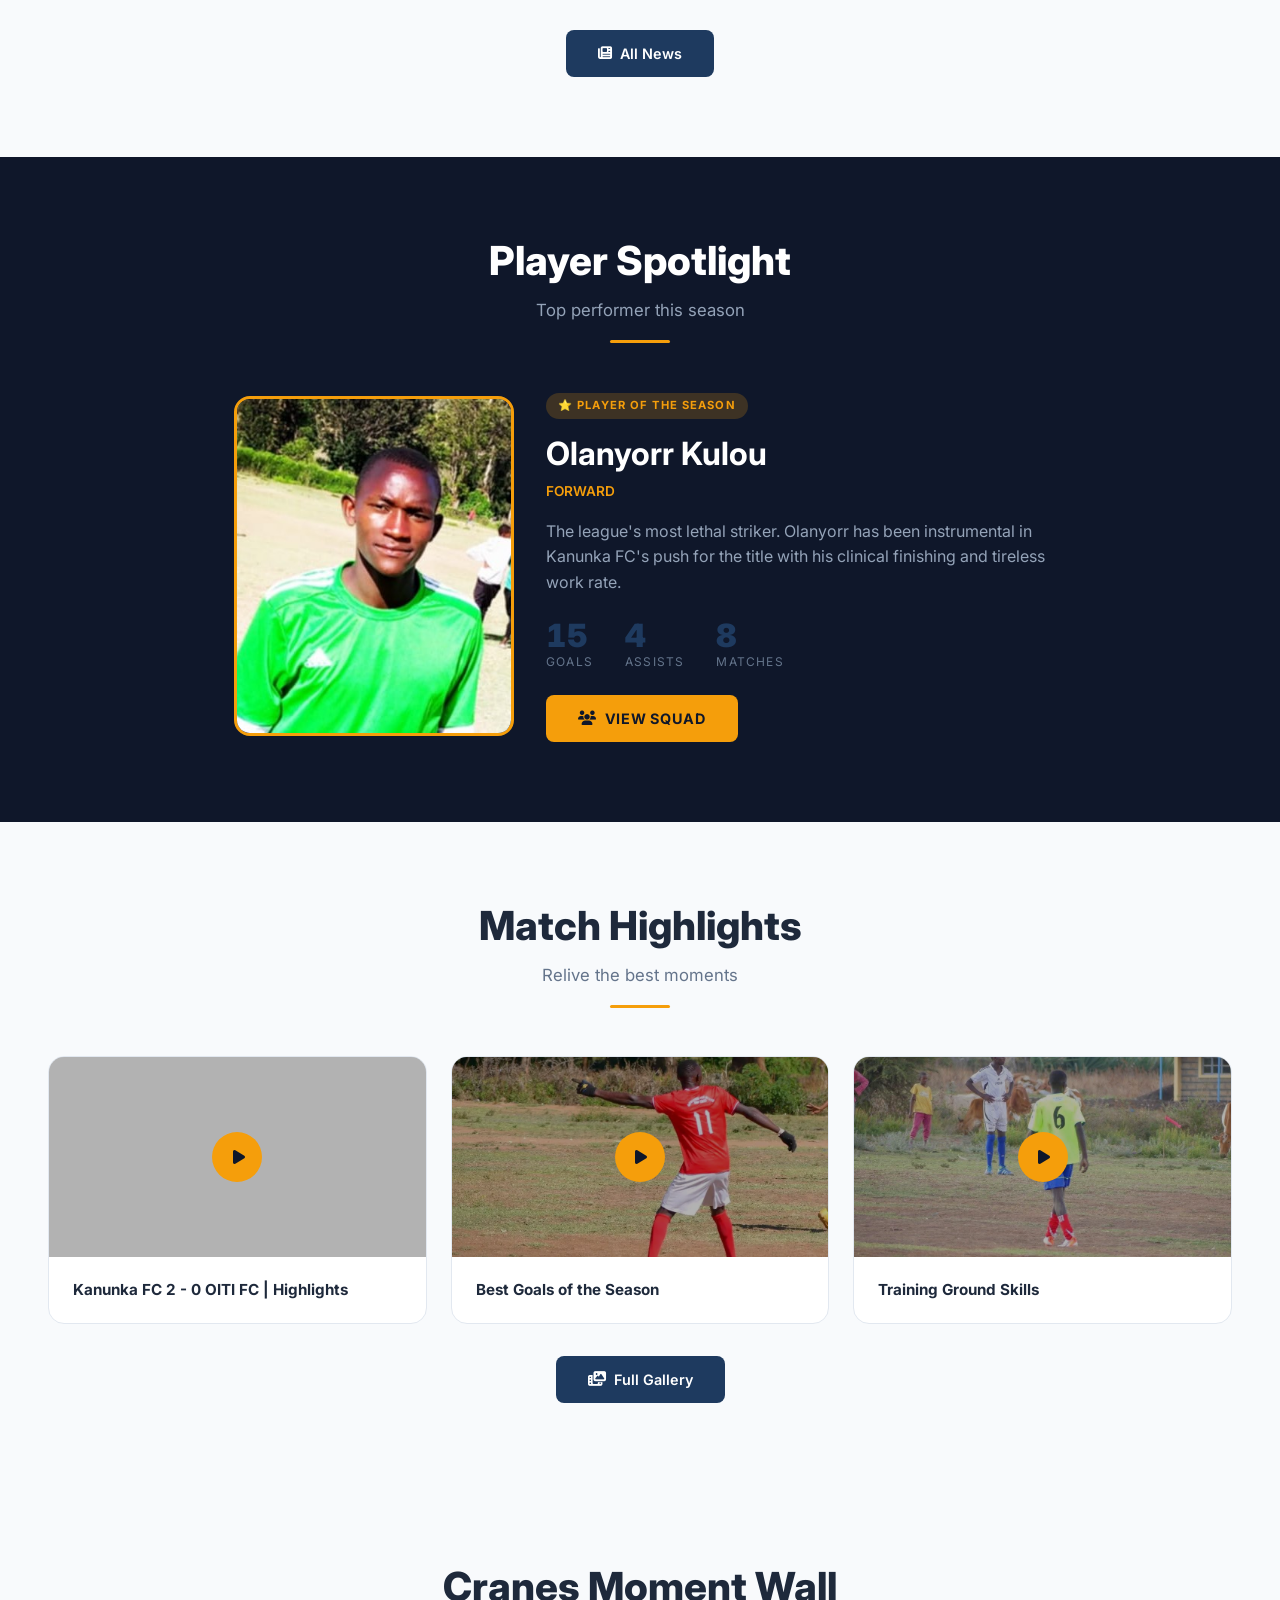
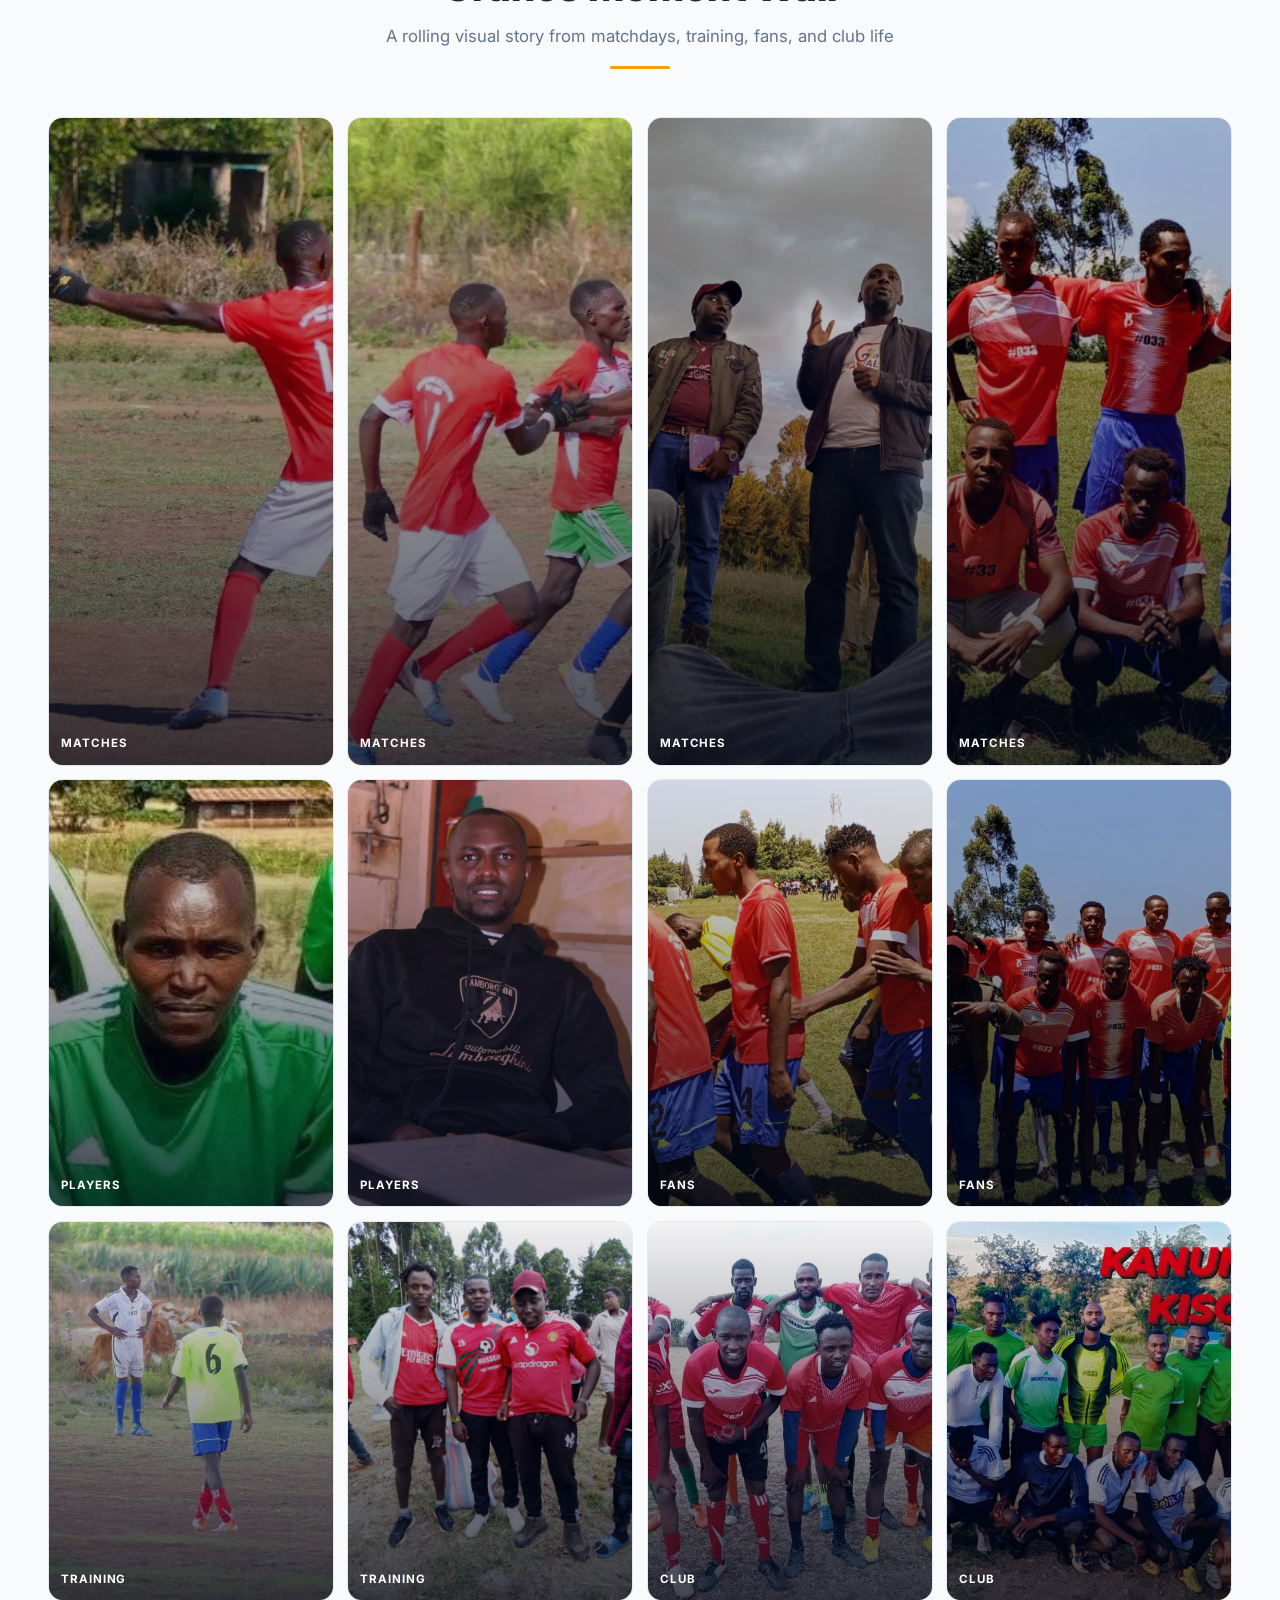
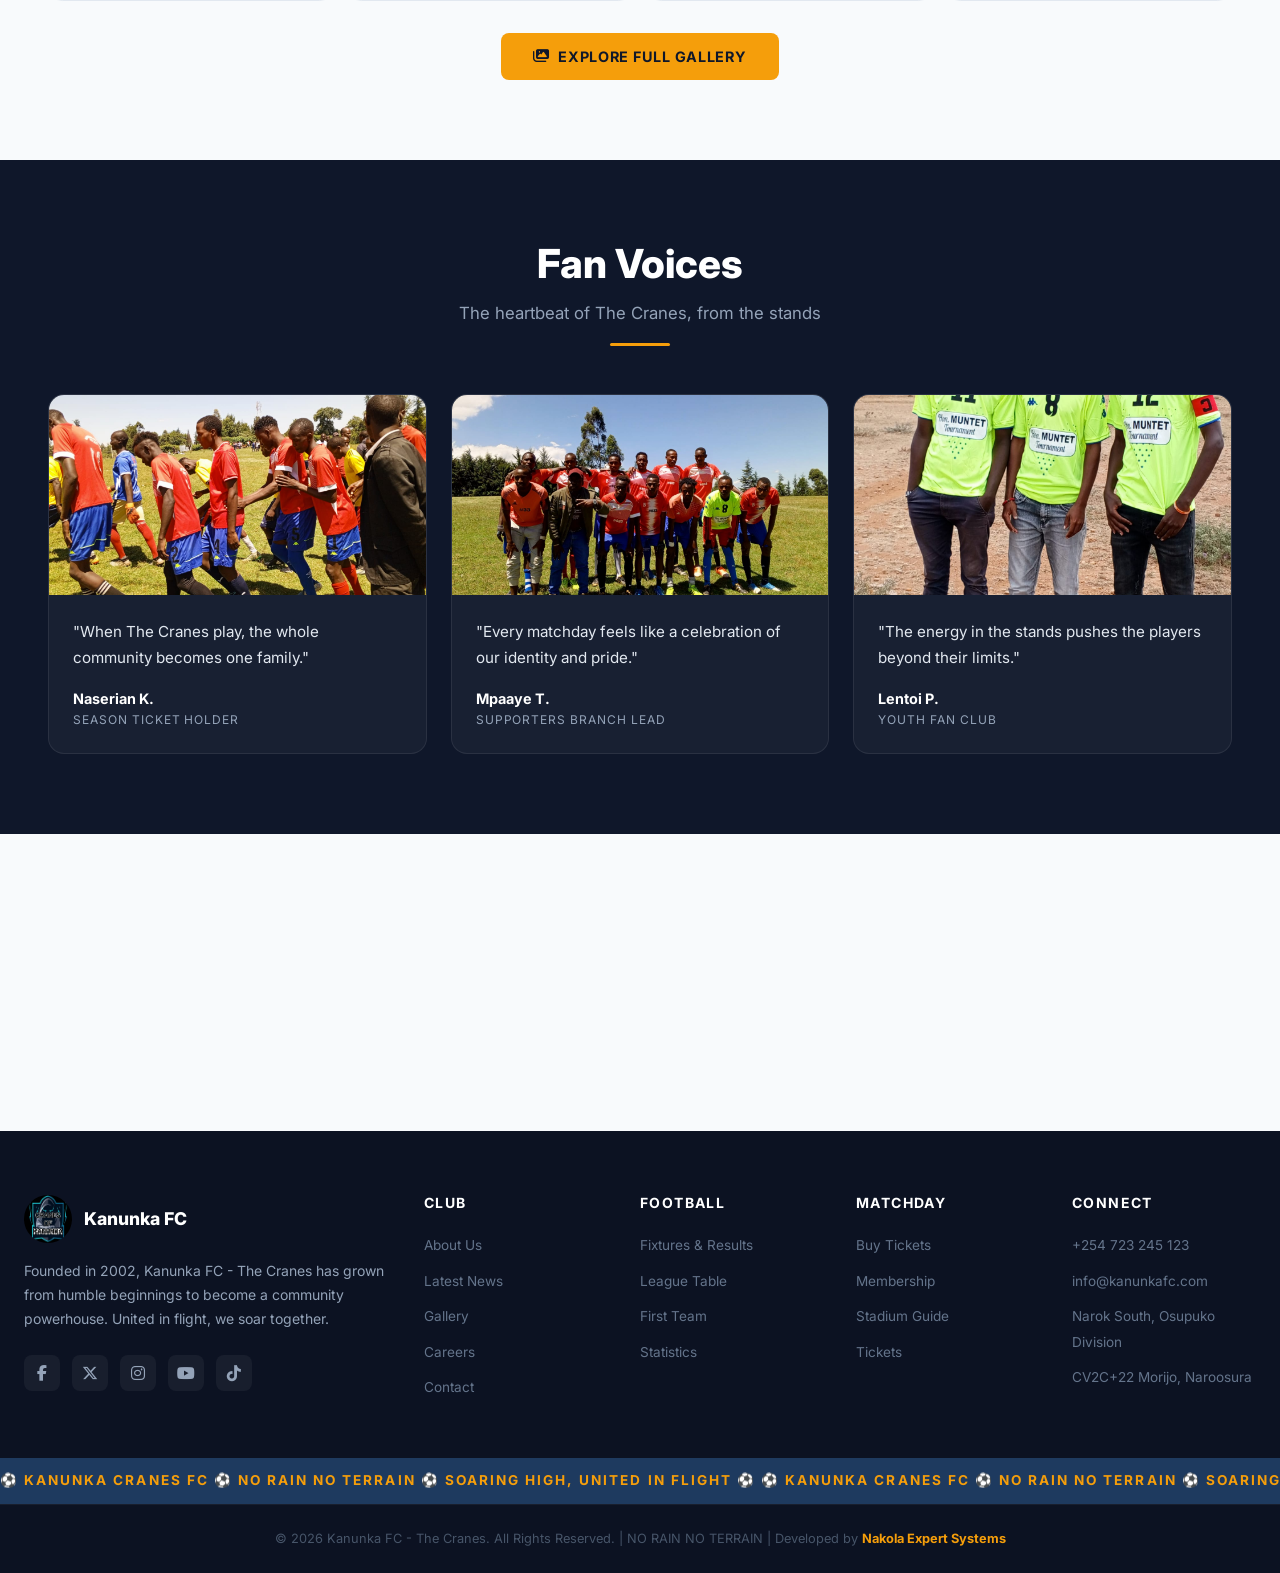
==== commit fb57036e: "Reorganize assets and enforce strict image matching rules" ====
--- a/index.html
+++ b/index.html
@@ -11,20 +11,20 @@
   <title>Kanunka FC - The Cranes | Official Website</title>
   <meta property="og:title" content="Kanunka FC - The Cranes | Official Website">
   <meta property="og:description" content="Follow Kanunka FC - The Cranes, one of Kenya's top football clubs. Get latest match updates, player info, news, and tickets.">
-  <meta property="og:image" content="https://kanunkafc.com/img/craneslogo.png">
+  <meta property="og:image" content="https://kanunkafc.com/img/logo/craneslogo.png">
   <meta property="og:url" content="https://kanunkafc.com/">
   <meta property="og:type" content="website">
   <meta property="og:locale" content="en_KE">
   <meta name="twitter:card" content="summary_large_image">
   <meta name="twitter:title" content="Kanunka FC - The Cranes | Official Website">
   <meta name="twitter:description" content="Follow Kanunka FC - The Cranes for latest football news and match updates.">
-  <meta name="twitter:image" content="https://kanunkafc.com/img/craneslogo.png">
+  <meta name="twitter:image" content="https://kanunkafc.com/img/logo/craneslogo.png">
   <link rel="canonical" href="https://kanunkafc.com/">
   <link rel="manifest" href="/manifest.json">
 
   <!-- Preload Critical Assets -->
   <link rel="preload" href="css/styles.css" as="style">
-  <link rel="icon" href="img/craneslogo.png" type="image/png">
+  <link rel="icon" href="img/logo/craneslogo.png" type="image/png">
   <meta name="mobile-web-app-capable" content="yes">
   <meta name="apple-mobile-web-app-capable" content="yes">
   <meta name="apple-mobile-web-app-status-bar-style" content="black-translucent">
@@ -44,16 +44,18 @@
     "name": "Kanunka FC - The Cranes",
     "alternateName": "The Cranes",
     "url": "https://kanunkafc.com",
-    "logo": "https://kanunkafc.com/img/craneslogo.png",
+    "logo": "https://kanunkafc.com/img/logo/craneslogo.png",
     "sport": "Football",
     "foundingDate": "2002",
     "slogan": "No Rain No Terrain",
     "location": {
       "@type": "Place",
-      "name": "Cranes Stadium",
+      "name": "Cranes Ground, Morijo",
       "address": {
         "@type": "PostalAddress",
-        "addressLocality": "Kanunka Centre",
+        "streetAddress": "CV2C+22 Morijo",
+        "addressLocality": "Naroosura",
+        "addressRegion": "Narok South",
         "addressCountry": "KE"
       }
     },
@@ -93,7 +95,7 @@
           </div>
           <div class="match-teams">
             <div class="match-team">
-              <img src="img/craneslogo.png" alt="Kanunka FC" width="48" height="48">
+              <img src="img/logo/craneslogo.png" alt="Kanunka FC" width="48" height="48">
               <span>Kanunka FC</span>
             </div>
             <div class="match-vs">VS</div>
--- a/css/styles.css
+++ b/css/styles.css
@@ -1191,6 +1191,15 @@
 .footer-bottom p {
   font-size: 0.8rem;
   color: #475569;
+}
+
+.footer-bottom a {
+  color: var(--color-secondary);
+  font-weight: 700;
+}
+
+.footer-bottom a:hover {
+  color: var(--color-secondary-light);
 }
 
 /* Footer Marquee */
--- a/css/styles.css
+++ b/css/styles.css
@@ -1191,6 +1191,15 @@
 .footer-bottom p {
   font-size: 0.8rem;
   color: #475569;
+}
+
+.footer-bottom a {
+  color: var(--color-secondary);
+  font-weight: 700;
+}
+
+.footer-bottom a:hover {
+  color: var(--color-secondary-light);
 }
 
 /* Footer Marquee */
